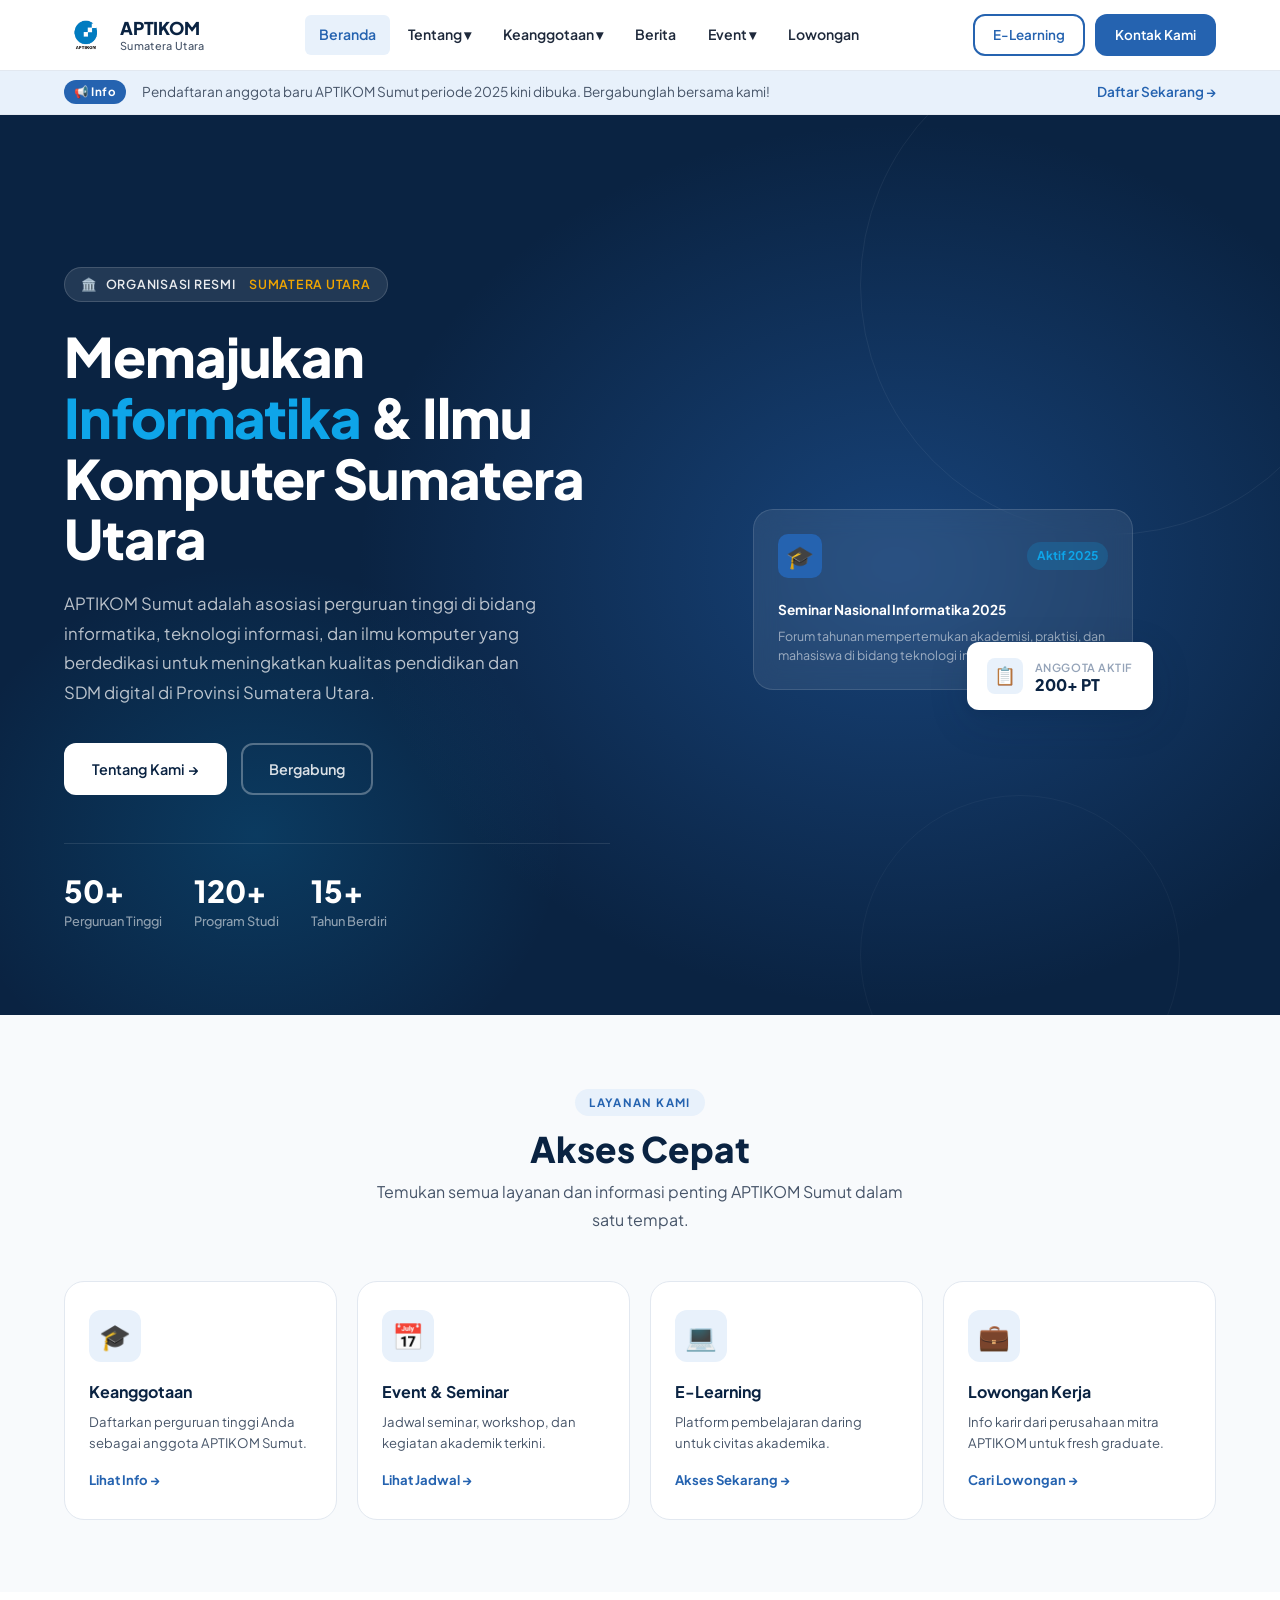
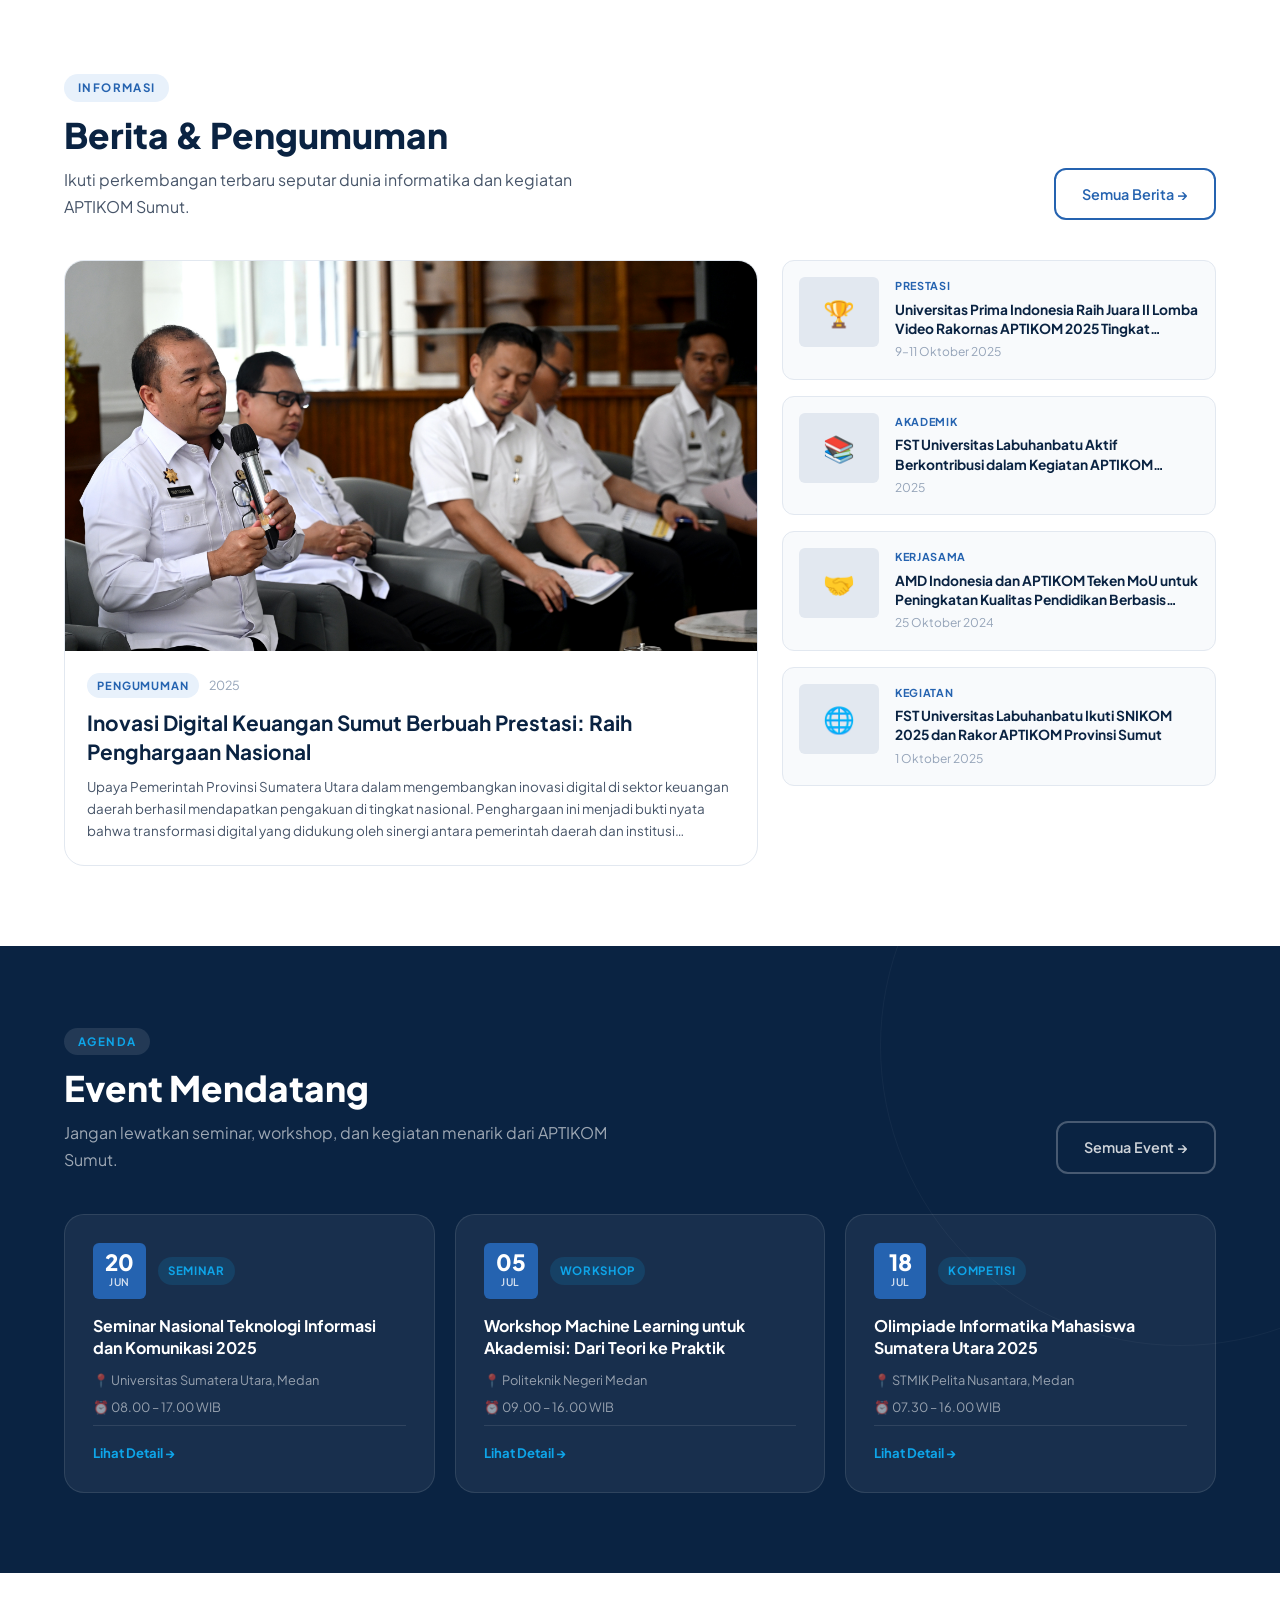
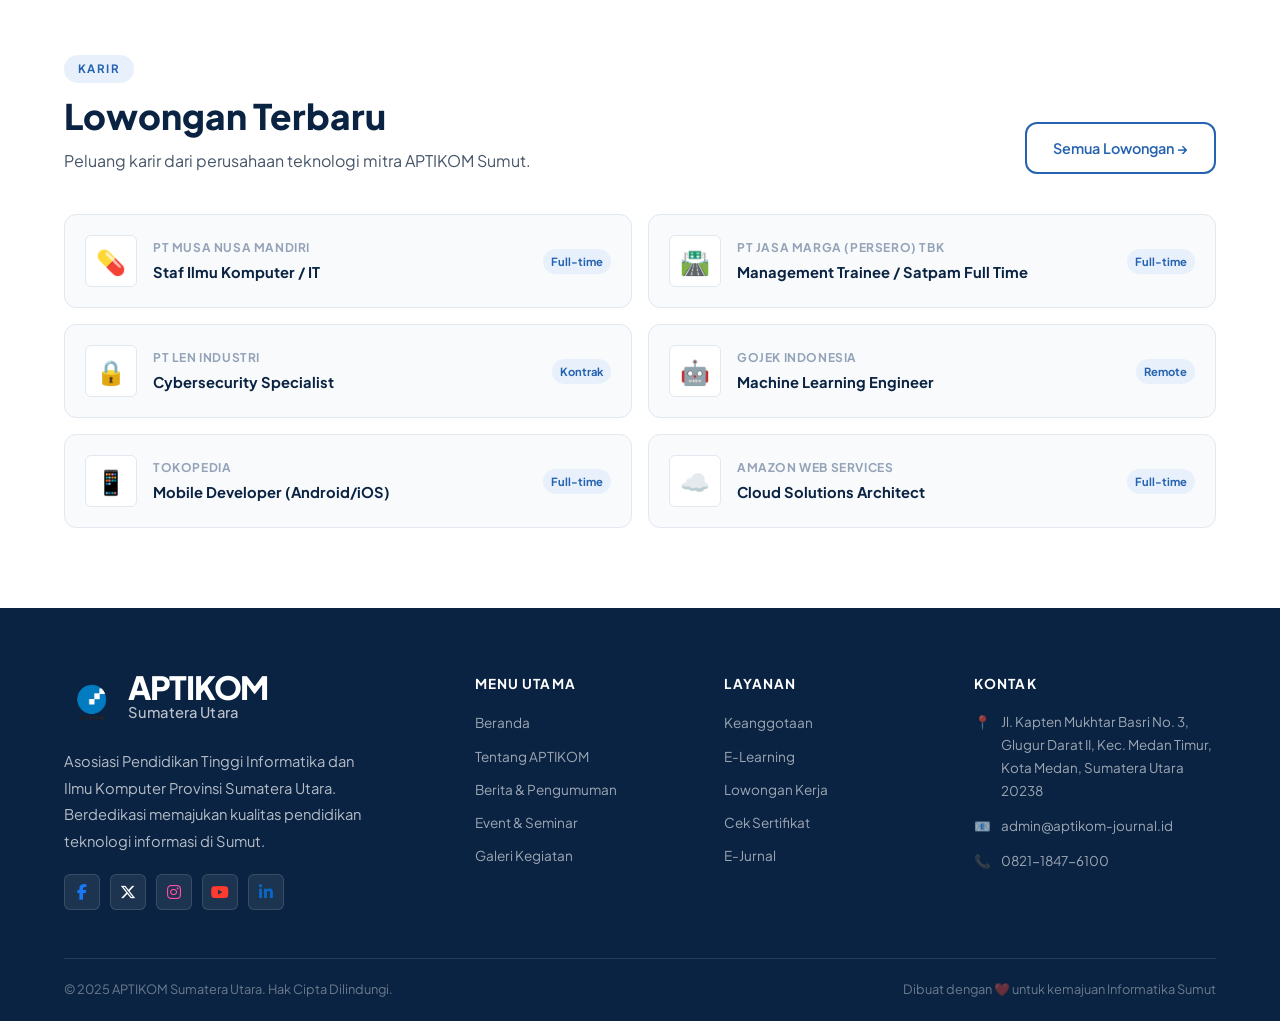
==== index.html @ 208cf60a "first commit" ====
<!DOCTYPE html>
<html lang="id">
<head>
  <meta charset="UTF-8" />
  <meta name="viewport" content="width=device-width, initial-scale=1.0" />
  <meta name="description" content="APTIKOM Sumatera Utara — Asosiasi Pendidikan Tinggi Informatika dan Ilmu Komputer Provinsi Sumatera Utara" />

  <title>APTIKOM Sumatera Utara</title>

  <!-- ── FAVICON: Ganti href di bawah dengan path favicon asli ── -->
  <!-- <link rel="icon" href="assets/logo/favicon.ico" type="image/x-icon" /> -->

  <link rel="stylesheet" href="css/style_global.css" />
  <link rel="stylesheet" href="css/style_index.css" />

  <!-- Font Awesome -->
  <link rel="stylesheet"
  href="https://cdnjs.cloudflare.com/ajax/libs/font-awesome/6.5.2/css/all.min.css">

</head>
<body>

  <!-- ═══════════════════════════════════════════════
       NAVBAR
  ═══════════════════════════════════════════════ -->
  <nav class="navbar" id="navbar">
    <div class="container navbar-inner">

      <a href="index.html" class="navbar-logo">
        <img src="img/aptikom.png" alt="Logo APTIKOM Sumut"
             onerror="this.style.display='none'" />
        <div class="navbar-logo-text">
          <span class="logo-main">APTIKOM</span>
          <span class="logo-sub">Sumatera Utara</span>
        </div>
      </a>

      <!-- Navigasi Utama -->
      <ul class="navbar-nav">
        <li class="nav-item">
          <a href="index.html" class="nav-link active">Beranda</a>
        </li>

        <li class="nav-item">
          <a href="tentang.html" class="nav-link">Tentang ▾</a>
          <div class="dropdown-menu">
            <a href="tentang.html#sejarah">Sejarah</a>
            <a href="tentang.html#visi-misi">Visi &amp; Misi</a>
            <a href="tentang.html#struktur">Struktur Organisasi</a>
            <a href="tentang.html#ad-art">AD &amp; ART</a>
          </div>
        </li>

        <li class="nav-item">
          <a href="keanggotaan.html" class="nav-link">Keanggotaan ▾</a>
          <div class="dropdown-menu">
            <a href="keanggotaan.html#cara-daftar">Cara Pendaftaran</a>
            <a href="keanggotaan.html#daftar">Daftar Sekarang</a>
            <a href="keanggotaan.html#anggota">Data Anggota</a>
          </div>
        </li>

        <li class="nav-item">
          <a href="berita.html" class="nav-link">Berita</a>
        </li>

        <li class="nav-item">
          <a href="event.html" class="nav-link">Event ▾</a>
          <div class="dropdown-menu">
            <a href="event.html#seminar">Seminar</a>
            <a href="event.html#workshop">Workshop</a>
            <a href="galeri.html">Arsip Kegiatan</a>
          </div>
        </li>

        <li class="nav-item">
          <a href="lowongan.html" class="nav-link">Lowongan</a>
        </li>
      </ul>

      <!-- CTA Kanan -->
      <div class="navbar-cta">
        <a href="elearning.html" class="btn btn-outline" style="padding: 8px 18px; font-size: 0.84rem;">
          E-Learning
        </a>
        <a href="kontak.html" class="btn btn-primary" style="padding: 8px 18px; font-size: 0.84rem;">
          Kontak Kami
        </a>
      </div>

      <!-- Mobile Toggle (fungsional dengan JS) -->
      <div class="navbar-toggle" id="navToggle" aria-label="Buka menu">
        <span></span>
        <span></span>
        <span></span>
      </div>
    </div>
  </nav>


  <!-- ═══════════════════════════════════════════════
       ANNOUNCEMENT BAR
  ═══════════════════════════════════════════════ -->
  <div class="announcement-bar" style="margin-top: 70px;">
    <div class="container announcement-inner">
      <span class="announcement-label">📢 Info</span>
      <span class="announcement-text">
        Pendaftaran anggota baru APTIKOM Sumut periode 2025 kini dibuka. Bergabunglah bersama kami!
      </span>
      <a href="keanggotaan.html" class="announcement-link">Daftar Sekarang →</a>
    </div>
  </div>


  <!-- ═══════════════════════════════════════════════
       HERO SECTION
  ═══════════════════════════════════════════════ -->
  <section class="hero">
    <div class="hero-bg"></div>
    <div class="container">
      <div class="hero-content">

        <!-- Kiri: Teks Utama -->
        <div class="hero-left">
          <div class="hero-badge">
            <span>🏛️</span> Organisasi Resmi &nbsp;<span>Sumatera Utara</span>
          </div>

          <h1 class="hero-title">
            Memajukan <em>Informatika</em> &amp; Ilmu Komputer Sumatera Utara
          </h1>

          <p class="hero-desc">
            APTIKOM Sumut adalah asosiasi perguruan tinggi di bidang informatika, teknologi informasi,
            dan ilmu komputer yang berdedikasi untuk meningkatkan kualitas pendidikan dan SDM digital
            di Provinsi Sumatera Utara.
          </p>

          <div class="hero-actions">
            <a href="tentang.html" class="btn btn-white">
              Tentang Kami →
            </a>
            <a href="keanggotaan.html" class="btn btn-outline" style="color:rgba(255,255,255,0.85); border-color:rgba(255,255,255,0.3);">
              Bergabung
            </a>
          </div>

          <div class="hero-stats">
            <div class="stat-item">
              <div class="stat-value">50+</div>
              <div class="stat-label">Perguruan Tinggi</div>
            </div>
            <div class="stat-item">
              <div class="stat-value">120+</div>
              <div class="stat-label">Program Studi</div>
            </div>
            <div class="stat-item">
              <div class="stat-value">15+</div>
              <div class="stat-label">Tahun Berdiri</div>
            </div>
          </div>
        </div>

        <!-- Kanan: Kartu Visual -->
        <div class="hero-visual">
          <div class="hero-card-stack">
            <div class="hero-card">
              <div class="hero-card-top">
                <div class="hero-card-icon">🎓</div>
                <span class="hero-card-badge">Aktif 2025</span>
              </div>
              <div class="hero-card-title">Seminar Nasional Informatika 2025</div>
              <div class="hero-card-desc">
                Forum tahunan mempertemukan akademisi, praktisi, dan mahasiswa di bidang teknologi informasi.
              </div>
            </div>

            <div class="hero-card-float">
              <div class="float-icon">📋</div>
              <div>
                <div class="float-label">Anggota Aktif</div>
                <div class="float-value">200+ PT</div>
              </div>
            </div>
          </div>
        </div>

      </div>
    </div>
  </section>


  <!-- ═══════════════════════════════════════════════
       QUICK LINKS
  ═══════════════════════════════════════════════ -->
  <section class="quick-links">
    <div class="container">
      <div style="text-align:center; margin-bottom: 0;">
        <span class="section-tag">Layanan Kami</span>
        <h2 class="section-title" style="margin: 0 auto 8px;">Akses Cepat</h2>
        <p class="section-subtitle" style="margin: 0 auto;">
          Temukan semua layanan dan informasi penting APTIKOM Sumut dalam satu tempat.
        </p>
      </div>

      <div class="quick-links-grid">
        <a href="keanggotaan.html" class="quick-card">
          <div class="quick-card-icon">🎓</div>
          <div class="quick-card-title">Keanggotaan</div>
          <div class="quick-card-desc">Daftarkan perguruan tinggi Anda sebagai anggota APTIKOM Sumut.</div>
          <div class="quick-card-arrow">Lihat Info →</div>
        </a>

        <a href="event.html" class="quick-card">
          <div class="quick-card-icon">📅</div>
          <div class="quick-card-title">Event &amp; Seminar</div>
          <div class="quick-card-desc">Jadwal seminar, workshop, dan kegiatan akademik terkini.</div>
          <div class="quick-card-arrow">Lihat Jadwal →</div>
        </a>

        <a href="elearning.html" class="quick-card">
          <div class="quick-card-icon">💻</div>
          <div class="quick-card-title">E-Learning</div>
          <div class="quick-card-desc">Platform pembelajaran daring untuk civitas akademika.</div>
          <div class="quick-card-arrow">Akses Sekarang →</div>
        </a>

        <a href="lowongan.html" class="quick-card">
          <div class="quick-card-icon">💼</div>
          <div class="quick-card-title">Lowongan Kerja</div>
          <div class="quick-card-desc">Info karir dari perusahaan mitra APTIKOM untuk fresh graduate.</div>
          <div class="quick-card-arrow">Cari Lowongan →</div>
        </a>
      </div>
    </div>
  </section>


  <!-- ═══════════════════════════════════════════════
       BERITA TERBARU
  ═══════════════════════════════════════════════ -->
  <section class="section-berita">
    <div class="container">
      <div class="section-header">
        <div>
          <span class="section-tag">Informasi</span>
          <h2 class="section-title">Berita &amp; Pengumuman</h2>
          <p class="section-subtitle">Ikuti perkembangan terbaru seputar dunia informatika dan kegiatan APTIKOM Sumut.</p>
        </div>
        <a href="berita.html" class="btn btn-outline">Semua Berita →</a>
      </div>

      <div class="news-grid">
        <!-- Berita Utama (Featured) -->
        <a href="https://sumutprov.go.id/artikel/artikel/inovasi-digital-keuangan-sumut-berbuah-prestasi-raih-penghargaan-nasional" class="news-card featured"
        target="_blank">
          <div class="news-card-img">
            <!-- Placeholder gambar berita -->
            <img src="img/Konferensi-Pers-BAPENDA-BKAD-5.jpg.jpeg" alt="Berita APTIKOM">
          </div>
          <div class="news-card-body">
            <div class="news-meta">
              <span class="news-category">Pengumuman</span>
              <span class="news-date">2025</span>
            </div>
            <h3 class="news-card-title">
              Inovasi Digital Keuangan Sumut Berbuah Prestasi: Raih Penghargaan Nasional
            </h3>
            <p class="news-card-excerpt">
              Upaya Pemerintah Provinsi Sumatera Utara dalam mengembangkan inovasi digital 
              di sektor keuangan daerah berhasil mendapatkan pengakuan di tingkat nasional. 
              Penghargaan ini menjadi bukti nyata bahwa transformasi digital yang didukung 
              oleh sinergi antara pemerintah daerah dan institusi pendidikan seperti APTIKOM 
              Sumut telah memberikan dampak positif yang terukur. Pencapaian ini diharapkan 
              mendorong lebih banyak inisiasi digitalisasi di berbagai sektor pemerintahan 
              dan pendidikan di Sumatera Utara.
            </p>
          </div>
        </a>

        <!-- Berita Samping -->
        <div class="news-side">
          <a href="https://unprimdn.ac.id/en/posts/[base64]" class="news-list-item"
          target="_blank">
            <div class="news-list-img">
              <span style="display:flex;align-items:center;justify-content:center;height:100%;font-size:1.6rem;">🏆</span>
            </div>
            <div class="news-list-body">
              <div class="news-list-category">Prestasi</div>
              <div class="news-list-title">Universitas Prima Indonesia Raih Juara II Lomba Video Rakornas APTIKOM 2025 Tingkat Nasional</div>
              <div class="news-list-date">9–11 Oktober 2025</div>
            </div>
          </a>

          <a href="https://fst.ulb.ac.id/tag/aptikom/" class="news-list-item"
          target="_blank">
            <div class="news-list-img">
              <span style="display:flex;align-items:center;justify-content:center;height:100%;font-size:1.6rem;">📚</span>
            </div>
            <div class="news-list-body">
              <div class="news-list-category">Akademik</div>
              <div class="news-list-title">FST Universitas Labuhanbatu Aktif Berkontribusi dalam Kegiatan APTIKOM Sumut</div>
              <div class="news-list-date">2025</div>
            </div>
          </a>

          <a href="https://sumutpos.jawapos.com/pendidikan/2410250010/tingkatkan-kualitas-pendidikan-berbasis-teknologi-amd-indonesia-dan-aptikom-teken-mou" class="news-list-item"
          target="_blank">
            <div class="news-list-img">
              <span style="display:flex;align-items:center;justify-content:center;height:100%;font-size:1.6rem;">🤝</span>
            </div>
            <div class="news-list-body">
              <div class="news-list-category">Kerjasama</div>
              <div class="news-list-title">AMD Indonesia dan APTIKOM Teken MoU untuk Peningkatan Kualitas Pendidikan Berbasis Teknologi</div>
              <div class="news-list-date">25 Oktober 2024</div>
            </div>
          </a>

          <a href="https://fst.ulb.ac.id/2025/10/01/fakultas-sains-dan-teknologi-mengikuti-seminar-nasional-ilmu-komputer-snikom-2025-dan-rapat-koordinasi-aptikom-provinsi-sumatera-utara-tahun-2025/" class="news-list-item"
          target="_blank">
            <div class="news-list-img">
              <span style="display:flex;align-items:center;justify-content:center;height:100%;font-size:1.6rem;">🌐</span>
            </div>
            <div class="news-list-body">
              <div class="news-list-category">Kegiatan</div>
              <div class="news-list-title">FST Universitas Labuhanbatu Ikuti SNIKOM 2025 dan Rakor APTIKOM Provinsi Sumut</div>
              <div class="news-list-date">1 Oktober 2025</div>
            </div>
          </a>
        </div>
      </div>
    </div>
  </section>


  <!-- ═══════════════════════════════════════════════
       EVENT MENDATANG
  ═══════════════════════════════════════════════ -->
  <section class="section-event">
    <div class="container">
      <div class="section-header">
        <div>
          <span class="section-tag">Agenda</span>
          <h2 class="section-title">Event Mendatang</h2>
          <p class="section-subtitle">Jangan lewatkan seminar, workshop, dan kegiatan menarik dari APTIKOM Sumut.</p>
        </div>
        <a href="event.html" class="btn btn-outline" style="color:rgba(255,255,255,0.8); border-color:rgba(255,255,255,0.25); flex-shrink:0;">
          Semua Event →
        </a>
      </div>

      <div class="event-grid">
        <a href="event.html" class="event-card">
          <div class="event-date-box">
            <div class="event-date">
              <div class="day">20</div>
              <div class="month">Jun</div>
            </div>
            <span class="event-type">Seminar</span>
          </div>
          <div class="event-title">Seminar Nasional Teknologi Informasi dan Komunikasi 2025</div>
          <div class="event-info">📍 Universitas Sumatera Utara, Medan</div>
          <div class="event-info">⏰ 08.00 – 17.00 WIB</div>
          <div class="event-card-footer">Lihat Detail →</div>
        </a>

        <a href="event.html" class="event-card">
          <div class="event-date-box">
            <div class="event-date">
              <div class="day">05</div>
              <div class="month">Jul</div>
            </div>
            <span class="event-type">Workshop</span>
          </div>
          <div class="event-title">Workshop Machine Learning untuk Akademisi: Dari Teori ke Praktik</div>
          <div class="event-info">📍 Politeknik Negeri Medan</div>
          <div class="event-info">⏰ 09.00 – 16.00 WIB</div>
          <div class="event-card-footer">Lihat Detail →</div>
        </a>

        <a href="event.html" class="event-card">
          <div class="event-date-box">
            <div class="event-date">
              <div class="day">18</div>
              <div class="month">Jul</div>
            </div>
            <span class="event-type">Kompetisi</span>
          </div>
          <div class="event-title">Olimpiade Informatika Mahasiswa Sumatera Utara 2025</div>
          <div class="event-info">📍 STMIK Pelita Nusantara, Medan</div>
          <div class="event-info">⏰ 07.30 – 16.00 WIB</div>
          <div class="event-card-footer">Lihat Detail →</div>
        </a>
      </div>
    </div>
  </section>


  <!-- ═══════════════════════════════════════════════
       CTA KEANGGOTAAN
  ═══════════════════════════════════════════════ -->
  <section class="section-cta">
    <div class="container">
      <div class="cta-box">
        <div style="position:relative; z-index:1;">
          <span class="cta-tag">⭐ Bergabung Sekarang</span>
          <h2 class="cta-title">Jadilah Bagian dari Keluarga Besar APTIKOM Sumut</h2>
          <p class="cta-desc">
            Bergabunglah bersama lebih dari 50 perguruan tinggi anggota dan raih manfaat jaringan, 
            program, serta kolaborasi akademik yang luas di seluruh Sumatera Utara.
          </p>
        </div>
        <div class="cta-actions" style="position:relative; z-index:1;">
          <a href="keanggotaan.html" class="btn btn-white">Daftar Anggota</a>
          <a href="tentang.html" class="btn btn-outline" style="color:rgba(255,255,255,0.85); border-color:rgba(255,255,255,0.3);">Pelajari Lebih Lanjut</a>
        </div>
      </div>
    </div>
  </section>


  <!-- ═══════════════════════════════════════════════
       LOWONGAN TERBARU
  ═══════════════════════════════════════════════ -->
  <section class="section-lowongan">
    <div class="container">
      <div class="section-header">
        <div>
          <span class="section-tag">Karir</span>
          <h2 class="section-title">Lowongan Terbaru</h2>
          <p class="section-subtitle">Peluang karir dari perusahaan teknologi mitra APTIKOM Sumut.</p>
        </div>
        <a href="lowongan.html" class="btn btn-outline">Semua Lowongan →</a>
      </div>

      <div class="lowongan-grid">
        <a href="lowongan/pt-musa-nusa-mandiri.html" class="lowongan-card">
          <div class="lowongan-logo">💊</div>
          <div class="lowongan-info">
            <div class="lowongan-company">PT Musa Nusa Mandiri</div>
            <div class="lowongan-title">Staf Ilmu Komputer / IT</div>
          </div>
          <span class="lowongan-tag">Full-time</span>
        </a>

        <a href="lowongan/pt-jasa-marga-persero-tbk.html" class="lowongan-card">
          <div class="lowongan-logo">🛣️</div>
          <div class="lowongan-info">
            <div class="lowongan-company">PT Jasa Marga (Persero) Tbk</div>
            <div class="lowongan-title">Management Trainee / Satpam Full Time</div>
          </div>
          <span class="lowongan-tag">Full-time</span>
        </a>

        <a href="lowongan.html" class="lowongan-card">
          <div class="lowongan-logo">🔒</div>
          <div class="lowongan-info">
            <div class="lowongan-company">PT Len Industri</div>
            <div class="lowongan-title">Cybersecurity Specialist</div>
          </div>
          <span class="lowongan-tag">Kontrak</span>
        </a>

        <a href="lowongan.html" class="lowongan-card">
          <div class="lowongan-logo">🤖</div>
          <div class="lowongan-info">
            <div class="lowongan-company">Gojek Indonesia</div>
            <div class="lowongan-title">Machine Learning Engineer</div>
          </div>
          <span class="lowongan-tag">Remote</span>
        </a>

        <a href="lowongan.html" class="lowongan-card">
          <div class="lowongan-logo">📱</div>
          <div class="lowongan-info">
            <div class="lowongan-company">Tokopedia</div>
            <div class="lowongan-title">Mobile Developer (Android/iOS)</div>
          </div>
          <span class="lowongan-tag">Full-time</span>
        </a>

        <a href="lowongan.html" class="lowongan-card">
          <div class="lowongan-logo">☁️</div>
          <div class="lowongan-info">
            <div class="lowongan-company">Amazon Web Services</div>
            <div class="lowongan-title">Cloud Solutions Architect</div>
          </div>
          <span class="lowongan-tag">Full-time</span>
        </a>
      </div>
    </div>
  </section>


  <!-- ═══════════════════════════════════════════════
       FOOTER
  ═══════════════════════════════════════════════ -->
  <footer class="footer">
    <div class="container">
      <div class="footer-grid">

        <!-- Brand -->
        <div class="footer-brand">
          <div class="footer-logo">
  <img src="img/aptikom.png" alt="Logo APTIKOM Sumut"
       onerror="this.style.display='none'" />

  <div class="footer-logo-text">
    <span class="footer-logo-main">APTIKOM</span>
    <span class="footer-logo-sub">Sumatera Utara</span>
  </div>
</div>
          <p class="footer-desc">
            Asosiasi Pendidikan Tinggi Informatika dan Ilmu Komputer Provinsi Sumatera Utara.
            Berdedikasi memajukan kualitas pendidikan teknologi informasi di Sumut.
          </p>
          <div class="footer-social">

  <a href="#" class="social-link facebook" title="Facebook">
    <i class="fa-brands fa-facebook-f"></i>
  </a>

  <a href="#" class="social-link twitter" title="Twitter/X">
    <i class="fa-brands fa-x-twitter"></i>
  </a>

  <a href="https://www.instagram.com/aptikom.sumut/"
     class="social-link instagram"
     title="Instagram"
     target="_blank">
    <i class="fa-brands fa-instagram"></i>
  </a>

  <a href="https://www.youtube.com/@aptikomtv5281"
     class="social-link youtube"
     title="YouTube"
     target="_blank">
    <i class="fa-brands fa-youtube"></i>
  </a>

  <a href="#" class="social-link linkedin" title="LinkedIn">
    <i class="fa-brands fa-linkedin-in"></i>
  </a>

</div>
        </div>

        <!-- Menu -->
        <div>
          <div class="footer-col-title">Menu Utama</div>
          <div class="footer-links">
            <a href="index.html">Beranda</a>
            <a href="tentang.html">Tentang APTIKOM</a>
            <a href="berita.html">Berita &amp; Pengumuman</a>
            <a href="event.html">Event &amp; Seminar</a>
            <a href="galeri.html">Galeri Kegiatan</a>
          </div>
        </div>

        <!-- Layanan -->
        <div>
          <div class="footer-col-title">Layanan</div>
          <div class="footer-links">
            <a href="keanggotaan.html">Keanggotaan</a>
            <a href="elearning.html">E-Learning</a>
            <a href="lowongan.html">Lowongan Kerja</a>
            <a href="#">Cek Sertifikat</a>
            <a href="#">E-Jurnal</a>
          </div>
        </div>

        <!-- Kontak -->
        <div>
          <div class="footer-col-title">Kontak</div>
          <div class="footer-contact-item">
            <span class="icon">📍</span>
            <span>Jl. Kapten Mukhtar Basri No. 3, Glugur Darat II, Kec. Medan Timur, Kota Medan, Sumatera Utara 20238</span>
          </div>
          <div class="footer-contact-item">
            <span class="icon">📧</span>
            <span>admin@aptikom-journal.id</span>
          </div>
          <div class="footer-contact-item">
            <span class="icon">📞</span>
            <span>0821-1847-6100</span>
          </div>
        </div>

      </div>

      <!-- Bottom Bar -->
      <div class="footer-bottom">
        <span>© 2025 APTIKOM Sumatera Utara. Hak Cipta Dilindungi.</span>
        <span>Dibuat dengan ❤️ untuk kemajuan Informatika Sumut</span>
      </div>
    </div>
  </footer>


  <!-- ═══════════════════════════════════════════════
       SCRIPT: Navbar scroll effect + mobile toggle
  ═══════════════════════════════════════════════ -->
  <script>
    // ── Navbar shadow saat scroll ──
    const navbar = document.getElementById('navbar');
    window.addEventListener('scroll', () => {
      navbar.classList.toggle('scrolled', window.scrollY > 20);
    });

    // ── Dropdown dengan delay hilang (tidak langsung tutup) ──
    // Setiap nav-item yang punya dropdown diberi jeda 300ms sebelum menutup,
    // sehingga pengguna punya waktu untuk menggerakkan cursor ke submenu.
    const HIDE_DELAY = 300; // milidetik — naikkan angka ini kalau masih terlalu cepat

    document.querySelectorAll('.nav-item').forEach(item => {
      const menu = item.querySelector('.dropdown-menu');
      if (!menu) return; // lewati item tanpa dropdown

      let hideTimer = null;

      const showMenu = () => {
        clearTimeout(hideTimer);
        menu.classList.add('is-open');
      };

      const scheduleHide = () => {
        hideTimer = setTimeout(() => {
          menu.classList.remove('is-open');
        }, HIDE_DELAY);
      };

      // Saat cursor masuk ke nav-item (tombol menu)
      item.addEventListener('mouseenter', showMenu);
      // Saat cursor keluar dari nav-item
      item.addEventListener('mouseleave', scheduleHide);

      // Saat cursor masuk ke dropdown menu — batalkan timer tutup
      menu.addEventListener('mouseenter', showMenu);
      // Saat cursor keluar dari dropdown menu — mulai timer tutup
      menu.addEventListener('mouseleave', scheduleHide);
    });

    // ── Mobile toggle ──
    const navToggle = document.getElementById('navToggle');
    const navbarNav = document.querySelector('.navbar-nav');

    navToggle.addEventListener('click', () => {
      const isOpen = navbarNav.classList.contains('mobile-open');
      if (isOpen) {
        navbarNav.classList.remove('mobile-open');
        navbarNav.removeAttribute('style');
      } else {
        navbarNav.classList.add('mobile-open');
        Object.assign(navbarNav.style, {
          display: 'flex',
          flexDirection: 'column',
          position: 'absolute',
          top: '70px',
          left: '0',
          right: '0',
          background: '#fff',
          padding: '16px 24px',
          borderBottom: '1px solid #e2e8f0',
          boxShadow: '0 8px 24px rgba(0,0,0,0.08)',
          gap: '4px'
        });
      }
    });
  </script>

</body>
</html>
---- css/style_global.css ----
/* ============================================================
   APTIKOM SUMUT — style_global.css
   Berisi komponen yang dipakai oleh SEMUA halaman:
   variabel warna, reset, utility, tombol, navbar, footer.

   Cara pakai di setiap HTML (taruh di <head>, urutan penting):
     <link rel="stylesheet" href="css/style_global.css">
     <link rel="stylesheet" href="css/style_[namahalaman].css">
   ============================================================ */

/* ─── Google Fonts ───────────────────────────────────────── */
@import url('https://fonts.googleapis.com/css2?family=Plus+Jakarta+Sans:wght@400;500;600;700;800&family=Lora:ital,wght@0,400;0,600;1,400&display=swap');

/* ─── CSS Variables (Warna, Shadow, Radius, Font) ───────── */
:root {
  /* Palet Biru */
  --blue-dark:    #0a2342;
  --blue-main:    #1a4f8a;
  --blue-mid:     #2563b0;
  --blue-light:   #3b82d4;
  --blue-pale:    #e8f1fb;
  --blue-accent:  #0ea5e9;

  /* Netral */
  --white:        #ffffff;
  --gray-50:      #f8fafc;
  --gray-100:     #f1f5f9;
  --gray-200:     #e2e8f0;
  --gray-400:     #94a3b8;
  --gray-600:     #475569;
  --gray-800:     #1e293b;

  /* Aksen */
  --gold:         #f0a500;
  --gold-light:   #fef3c7;

  /* Font */
  --font-display: 'Plus Jakarta Sans', sans-serif;
  --font-body:    'Plus Jakarta Sans', sans-serif;
  --font-serif:   'Lora', serif;

  /* Shadow */
  --shadow-sm:    0 1px 3px rgba(10,35,66,0.08), 0 1px 2px rgba(10,35,66,0.04);
  --shadow-md:    0 4px 16px rgba(10,35,66,0.10), 0 2px 6px rgba(10,35,66,0.06);
  --shadow-lg:    0 12px 40px rgba(10,35,66,0.14), 0 4px 12px rgba(10,35,66,0.08);

  /* Border Radius */
  --radius-sm:    6px;
  --radius-md:    12px;
  --radius-lg:    20px;
  --radius-xl:    32px;

  /* Transisi */
  --transition:   0.25s cubic-bezier(0.4, 0, 0.2, 1);
}

/* ─── Reset & Base ───────────────────────────────────────── */
*, *::before, *::after {
  box-sizing: border-box;
  margin: 0;
  padding: 0;
}

html {
  scroll-behavior: smooth;
  font-size: 16px;
}

body {
  font-family: var(--font-body);
  color: var(--gray-800);
  background: var(--white);
  line-height: 1.7;
  -webkit-font-smoothing: antialiased;
}

img { max-width: 100%; display: block; }
a   { text-decoration: none; color: inherit; }
ul  { list-style: none; }

/* ─── Utility ────────────────────────────────────────────── */
.container {
  width: 100%;
  max-width: 1200px;
  margin: 0 auto;
  padding: 0 24px;
}

/* Label kecil di atas judul section, contoh: "Latar Belakang" */
.section-tag {
  display: inline-block;
  font-size: 0.72rem;
  font-weight: 700;
  letter-spacing: 0.12em;
  text-transform: uppercase;
  color: var(--blue-mid);
  background: var(--blue-pale);
  padding: 4px 14px;
  border-radius: 99px;
  margin-bottom: 12px;
}

/* Judul utama setiap section */
.section-title {
  font-size: clamp(1.6rem, 3vw, 2.2rem);
  font-weight: 800;
  color: var(--blue-dark);
  line-height: 1.2;
  margin-bottom: 10px;
}

/* Teks deskripsi di bawah judul section */
.section-subtitle {
  font-size: 1rem;
  color: var(--gray-600);
  max-width: 560px;
  line-height: 1.7;
}

/* ─── Tombol (Buttons) ───────────────────────────────────── */
.btn {
  display: inline-flex;
  align-items: center;
  gap: 8px;
  padding: 12px 26px;
  border-radius: var(--radius-md);
  font-family: var(--font-body);
  font-size: 0.9rem;
  font-weight: 600;
  cursor: pointer;
  border: 2px solid transparent;
  transition: all var(--transition);
}

/* Biru isi penuh — dipakai di tombol utama */
.btn-primary {
  background: var(--blue-mid);
  color: var(--white);
}
.btn-primary:hover {
  background: var(--blue-dark);
  transform: translateY(-2px);
  box-shadow: var(--shadow-md);
}

/* Hanya border, tanpa isi — dipakai di tombol sekunder */
.btn-outline {
  background: transparent;
  color: var(--blue-mid);
  border-color: var(--blue-mid);
}
.btn-outline:hover {
  background: var(--blue-pale);
  transform: translateY(-2px);
}

/* Tombol putih — biasanya di atas background gelap/biru */
.btn-white {
  background: var(--white);
  color: var(--blue-dark);
}
.btn-white:hover {
  background: var(--blue-pale);
  transform: translateY(-2px);
  box-shadow: var(--shadow-md);
}

/* ─── Navbar ─────────────────────────────────────────────── */
.navbar {
  position: fixed;
  top: 0; left: 0; right: 0;
  z-index: 1000;
  background: rgba(255,255,255,0.97);
  backdrop-filter: blur(12px);
  border-bottom: 1px solid var(--gray-200);
  transition: box-shadow var(--transition);
}

/* Class .scrolled ditambahkan lewat JS saat halaman di-scroll */
.navbar.scrolled {
  box-shadow: var(--shadow-md);
}

.navbar-inner {
  display: flex;
  align-items: center;
  justify-content: space-between;
  height: 70px;
}

/* Logo kiri */
.navbar-logo {
  display: flex;
  align-items: center;
  gap: 12px;
  text-decoration: none;
}
.navbar-logo img {
  width: 44px;
  height: 44px;
  object-fit: contain;
}
.navbar-logo-text {
  display: flex;
  flex-direction: column;
  line-height: 1.2;
}
.navbar-logo-text .logo-main {
  font-size: 1.1rem;
  font-weight: 800;
  color: var(--blue-dark);
  letter-spacing: -0.01em;
}
.navbar-logo-text .logo-sub {
  font-size: 0.68rem;
  color: var(--gray-600);
  font-weight: 500;
  letter-spacing: 0.03em;
}

/* Menu tengah */
.navbar-nav {
  display: flex;
  align-items: center;
  gap: 4px;
}
.navbar-nav .nav-item {
  position: relative;
}
.navbar-nav .nav-link {
  display: block;
  padding: 8px 14px;
  font-size: 0.88rem;
  font-weight: 600;
  color: var(--gray-800);
  border-radius: var(--radius-sm);
  transition: all var(--transition);
}
.navbar-nav .nav-link:hover,
.navbar-nav .nav-link.active {
  color: var(--blue-mid);
  background: var(--blue-pale);
}

/* Dropdown */
.dropdown-menu {
  display: none;
  position: absolute;
  top: calc(100% + 8px);
  left: 0;
  background: var(--white);
  border: 1px solid var(--gray-200);
  border-radius: var(--radius-md);
  padding: 8px;
  min-width: 210px;
  box-shadow: var(--shadow-lg);
  z-index: 100;
}
/* Class .is-open ditambahkan lewat JS saat hover */
.nav-item .dropdown-menu.is-open {
  display: block;
}
.dropdown-menu a {
  display: block;
  padding: 9px 14px;
  font-size: 0.86rem;
  font-weight: 500;
  color: var(--gray-800);
  border-radius: var(--radius-sm);
  transition: all var(--transition);
}
.dropdown-menu a:hover {
  background: var(--blue-pale);
  color: var(--blue-mid);
  padding-left: 18px;
}

/* Tombol kanan navbar */
.navbar-cta {
  display: flex;
  align-items: center;
  gap: 10px;
}

/* Hamburger mobile — disembunyikan di desktop */
.navbar-toggle {
  display: none;
  flex-direction: column;
  gap: 5px;
  cursor: pointer;
  padding: 6px;
}
.navbar-toggle span {
  width: 24px;
  height: 2px;
  background: var(--blue-dark);
  border-radius: 2px;
  transition: all var(--transition);
}

/* ─── Footer ─────────────────────────────────────────────── */
.footer {
  background: var(--blue-dark);
  color: rgba(255,255,255,0.7);
  padding-top: 64px;
}

.footer-grid {
  display: grid;
  grid-template-columns: 1.8fr 1fr 1fr 1.2fr;
  gap: 48px;
  padding-bottom: 48px;
  border-bottom: 1px solid rgba(255,255,255,0.1);
}

.footer-brand {
  display: flex;
  flex-direction: column;
  align-items: flex-start;
}

/* Logo footer */
.footer-logo {
  display: flex;
  align-items: flex-start;
  gap: 8px;
  margin-bottom: 18px;
}
.footer-logo img {
  width: 56px;
  height: 56px;
  object-fit: contain;
  margin-top: 2px;
  flex-shrink: 0;
}
.footer-logo-text {
  display: flex;
  flex-direction: column;
  justify-content: flex-start;
  line-height: 1;
}
.footer-logo-main {
  font-size: 2rem;
  font-weight: 800;
  color: var(--white);
  letter-spacing: -0.04em;
  line-height: 0.95;
}
.footer-logo-sub {
  font-size: 0.92rem;
  font-weight: 500;
  color: rgba(255,255,255,0.72);
  letter-spacing: 0.01em;
  margin-top: 2px;
}

/* Deskripsi singkat */
.footer-desc {
  font-size: 0.92rem;
  line-height: 1.8;
  margin-bottom: 20px;
  max-width: 320px;
}

/* Ikon sosial media */
.footer-social {
  display: flex;
  gap: 10px;
}
.social-link {
  width: 36px;
  height: 36px;
  background: rgba(255,255,255,0.08);
  border: 1px solid rgba(255,255,255,0.12);
  border-radius: var(--radius-sm);

  display: flex;
  align-items: center;
  justify-content: center;

  font-size: 1rem;
  color: var(--white); /* TAMBAHKAN INI */

  transition: all var(--transition);
  text-decoration: none;
}

.social-link:hover {
  background: var(--blue-mid);
  border-color: var(--blue-mid);
  transform: translateY(-3px);

  color: var(--white); /* optional */
}

.social-link.instagram {
  color: #ff4fa3;
}

.social-link.youtube {
  color: #ff3b30;
}

.social-link.facebook {
  color: #1877f2;
}

.social-link.linkedin {
  color: #0a66c2;
}

/* Judul tiap kolom footer */
.footer-col-title {
  font-size: 0.85rem;
  font-weight: 700;
  color: var(--white);
  text-transform: uppercase;
  letter-spacing: 0.08em;
  margin-bottom: 16px;
}

/* Link-link di kolom footer */
.footer-links {
  display: flex;
  flex-direction: column;
  gap: 10px;
}
.footer-links a {
  font-size: 0.85rem;
  color: rgba(255,255,255,0.6);
  transition: all var(--transition);
}
.footer-links a:hover {
  color: var(--white);
  padding-left: 4px;
}

/* Baris kontak (ikon + teks) */
.footer-contact-item {
  display: flex;
  gap: 10px;
  font-size: 0.84rem;
  color: rgba(255,255,255,0.6);
  margin-bottom: 12px;
  align-items: flex-start;
}
.footer-contact-item .icon {
  flex-shrink: 0;
}

/* Bar copyright paling bawah */
.footer-bottom {
  display: flex;
  justify-content: space-between;
  align-items: center;
  padding: 20px 0;
  font-size: 0.8rem;
  color: rgba(255,255,255,0.4);
}

/* ─── Responsive Global ──────────────────────────────────── */

/* Tablet (≤1024px) */
@media (max-width: 1024px) {
  .footer-grid {
    grid-template-columns: 1fr 1fr;
    gap: 32px;
  }
}

/* Mobile (≤768px) */
@media (max-width: 768px) {
  /* Sembunyikan menu & CTA navbar, tampilkan hamburger */
  .navbar-nav,
  .navbar-cta  { display: none; }
  .navbar-toggle { display: flex; }

  /* Footer satu kolom */
  .footer-grid {
    grid-template-columns: 1fr;
    gap: 28px;
  }
  .footer-bottom {
    flex-direction: column;
    gap: 8px;
    text-align: center;
  }
}
---- css/style_index.css ----
/* ============================================================
   APTIKOM SUMUT — style_index.css
   Hanya berisi style KHUSUS halaman index.html.

   Semua yang ada di style_global.css (variabel, reset, utility,
   tombol, navbar, footer) TIDAK diulang di sini.

   Urutan <link> di index.html:
     <link rel="stylesheet" href="css/style_global.css">
     <link rel="stylesheet" href="css/style_index.css">
   ============================================================ */


/* ══════════════════════════════════════════════════════════
   1. ANNOUNCEMENT BAR
   ══════════════════════════════════════════════════════════ */

/* Mendorong konten ke bawah navbar yang fixed (tinggi 70px) */
.announcement-bar {
  margin-top: 70px;
  background: var(--blue-pale);
  border-bottom: 1px solid var(--gray-200);
  padding: 10px 0;
}

.announcement-inner {
  display: flex;
  align-items: center;
  gap: 16px;
  font-size: 0.85rem;
}

.announcement-label {
  background: var(--blue-mid);
  color: var(--white);
  padding: 2px 10px;
  border-radius: 99px;
  font-size: 0.72rem;
  font-weight: 700;
  letter-spacing: 0.05em;
  white-space: nowrap;
}

.announcement-text {
  color: var(--gray-600);
  flex: 1;
}

.announcement-link {
  color: var(--blue-mid);
  font-weight: 600;
  white-space: nowrap;
  transition: color var(--transition);
}
.announcement-link:hover { color: var(--blue-dark); }


/* ══════════════════════════════════════════════════════════
   2. HERO SECTION
   ══════════════════════════════════════════════════════════ */

.hero {
  min-height: 100vh;
  display: flex;
  align-items: center;
  position: relative;
  overflow: hidden;
  padding-top: 70px;           /* kompensasi navbar fixed */
  background: var(--blue-dark);
}

/* ── Background gradient + lingkaran dekoratif ── */
.hero-bg {
  position: absolute;
  inset: 0;
  background:
    radial-gradient(ellipse 60% 70% at 70% 50%, rgba(37,99,176,0.5) 0%, transparent 70%),
    radial-gradient(ellipse 40% 50% at 20% 80%, rgba(14,165,233,0.18) 0%, transparent 60%),
    var(--blue-dark);
}
.hero-bg::before {
  content: '';
  position: absolute;
  top: -80px; right: -80px;
  width: 500px; height: 500px;
  border: 1px solid rgba(255,255,255,0.06);
  border-radius: 50%;
}
.hero-bg::after {
  content: '';
  position: absolute;
  bottom: -100px; right: 100px;
  width: 320px; height: 320px;
  border: 1px solid rgba(255,255,255,0.04);
  border-radius: 50%;
}

/* Pola titik-titik di atas gradient */
.hero-dot-grid {
  position: absolute;
  inset: 0;
  background-image: radial-gradient(rgba(255,255,255,0.06) 1.5px, transparent 1.5px);
  background-size: 30px 30px;
  -webkit-mask-image: radial-gradient(ellipse 75% 85% at 65% 50%, black 20%, transparent 90%);
          mask-image: radial-gradient(ellipse 75% 85% at 65% 50%, black 20%, transparent 90%);
  pointer-events: none;
}

/* ── Layout konten hero (2 kolom) ── */
.hero-content {
  position: relative;
  z-index: 2;
  display: grid;
  grid-template-columns: 1fr 1fr;
  gap: 60px;
  align-items: center;
  padding: 80px 0;
}

/* ── Kolom Kiri ── */
.hero-badge {
  display: inline-flex;
  align-items: center;
  gap: 8px;
  background: rgba(255,255,255,0.1);
  border: 1px solid rgba(255,255,255,0.15);
  color: rgba(255,255,255,0.9);
  padding: 6px 16px;
  border-radius: 99px;
  font-size: 0.78rem;
  font-weight: 600;
  letter-spacing: 0.06em;
  text-transform: uppercase;
  margin-bottom: 24px;
}
.hero-badge span { color: var(--gold); }

.hero-title {
  font-size: clamp(2.2rem, 4.5vw, 3.4rem);
  font-weight: 800;
  color: var(--white);
  line-height: 1.12;
  letter-spacing: -0.02em;
  margin-bottom: 20px;
}
.hero-title em {
  font-style: normal;
  color: var(--blue-accent);
}

.hero-desc {
  font-size: 1.05rem;
  color: rgba(255,255,255,0.72);
  line-height: 1.75;
  margin-bottom: 36px;
  max-width: 480px;
}

.hero-actions {
  display: flex;
  gap: 14px;
  flex-wrap: wrap;
}

/* Tombol transparan khusus hero */
.btn-ghost-hero {
  display: inline-flex;
  align-items: center;
  gap: 8px;
  padding: 12px 26px;
  border-radius: var(--radius-md);
  font-family: var(--font-body);
  font-size: 0.9rem;
  font-weight: 600;
  cursor: pointer;
  border: 2px solid rgba(255,255,255,0.28);
  color: rgba(255,255,255,0.85);
  background: transparent;
  transition: all var(--transition);
  text-decoration: none;
}
.btn-ghost-hero:hover {
  background: rgba(255,255,255,0.1);
  border-color: rgba(255,255,255,0.5);
  transform: translateY(-2px);
}

/* ── Stats row (di bawah tombol hero) ── */
.hero-stats {
  display: flex;
  gap: 32px;
  margin-top: 48px;
  padding-top: 32px;
  border-top: 1px solid rgba(255,255,255,0.1);
}

.stat-row {
  display: flex;
  align-items: baseline;
  gap: 1px;
}

.stat-value {
  font-size: 1.9rem;
  font-weight: 800;
  color: var(--white);
  line-height: 1;
}

.stat-plus {
  font-size: 1.5rem;
  font-weight: 800;
  color: var(--white);
  line-height: 1;
}

.stat-label {
  font-size: 0.8rem;
  color: rgba(255,255,255,0.55);
  margin-top: 4px;
  font-weight: 500;
}

/* Garis vertikal pemisah antar stat */
.stat-divider {
  width: 1px;
  height: 44px;
  background: rgba(255,255,255,0.15);
  align-self: center;
  flex-shrink: 0;
}

/* ── Kolom Kanan: Kartu Visual ── */
.hero-visual {
  position: relative;
  display: flex;
  justify-content: center;
  align-items: center;
}

.hero-card-stack {
  position: relative;
  width: 100%;
  max-width: 380px;
}

/* Kartu utama */
.hero-card {
  background: rgba(255,255,255,0.08);
  border: 1px solid rgba(255,255,255,0.12);
  border-radius: var(--radius-lg);
  padding: 24px;
  backdrop-filter: blur(12px);
}

.hero-card-top {
  display: flex;
  justify-content: space-between;
  align-items: center;
  margin-bottom: 20px;
}
.hero-card-icon {
  width: 44px; height: 44px;
  background: var(--blue-mid);
  border-radius: 10px;
  display: flex; align-items: center; justify-content: center;
  font-size: 1.4rem;
}
.hero-card-badge {
  background: rgba(14,165,233,0.2);
  color: var(--blue-accent);
  font-size: 0.75rem;
  font-weight: 700;
  padding: 4px 10px;
  border-radius: 99px;
}
.hero-card-title {
  font-size: 0.85rem;
  font-weight: 700;
  color: var(--white);
  margin-bottom: 6px;
}
.hero-card-desc {
  font-size: 0.78rem;
  color: rgba(255,255,255,0.55);
  line-height: 1.5;
}

/* Garis pemisah di dalam kartu hero */
.hero-card-sep {
  height: 1px;
  background: rgba(255,255,255,0.1);
  margin: 16px 0;
}

/* Info tanggal & lokasi di bawah kartu */
.hero-card-bottom {
  display: flex;
  justify-content: space-between;
  font-size: 0.74rem;
  color: rgba(255,255,255,0.5);
  gap: 8px;
}

/* Kartu melayang kanan-bawah (anggota aktif) */
.hero-card-float {
  position: absolute;
  bottom: -20px; right: -20px;
  background: var(--white);
  border-radius: var(--radius-md);
  padding: 16px 20px;
  box-shadow: var(--shadow-lg);
  display: flex;
  align-items: center;
  gap: 12px;
  min-width: 180px;
}
.hero-card-float .float-icon {
  width: 36px; height: 36px;
  background: var(--blue-pale);
  border-radius: 8px;
  display: flex; align-items: center; justify-content: center;
  font-size: 1.1rem;
  flex-shrink: 0;
}
.hero-card-float .float-label {
  font-size: 0.7rem;
  color: var(--gray-400);
  font-weight: 600;
  text-transform: uppercase;
  letter-spacing: 0.05em;
}
.hero-card-float .float-value {
  font-size: 1rem;
  font-weight: 800;
  color: var(--blue-dark);
  line-height: 1;
}

/* Kartu melayang kiri-atas (akreditasi) */
.hero-card-float-2 {
  position: absolute;
  top: -18px; left: -24px;
  background: rgba(10,35,66,0.92);
  border: 1px solid rgba(255,255,255,0.12);
  border-radius: var(--radius-md);
  padding: 10px 16px;
  display: flex;
  align-items: center;
  gap: 8px;
  backdrop-filter: blur(8px);
  box-shadow: var(--shadow-md);
}
.float2-icon { font-size: 1rem; }
.float2-text {
  font-size: 0.72rem;
  font-weight: 700;
  color: rgba(255,255,255,0.88);
  white-space: nowrap;
}

/* ── Panah scroll hint di bawah hero ── */
.hero-scroll-hint {
  position: absolute;
  bottom: 28px;
  left: 50%;
  transform: translateX(-50%);
  display: flex;
  flex-direction: column;
  align-items: center;
  gap: 8px;
  color: rgba(255,255,255,0.35);
  font-size: 0.68rem;
  font-weight: 600;
  letter-spacing: 0.1em;
  text-transform: uppercase;
  text-decoration: none;
  transition: color var(--transition);
  z-index: 3;
}
.hero-scroll-hint:hover { color: rgba(255,255,255,0.65); }

.scroll-arrow {
  width: 18px; height: 18px;
  border-right: 2px solid currentColor;
  border-bottom: 2px solid currentColor;
  transform: rotate(45deg);
  animation: scrollBounce 1.8s ease-in-out infinite;
}
@keyframes scrollBounce {
  0%, 100% { transform: rotate(45deg) translateY(0);    opacity: 0.35; }
  50%       { transform: rotate(45deg) translateY(6px);  opacity: 0.8;  }
}


/* ══════════════════════════════════════════════════════════
   3. MITRA PERGURUAN TINGGI — MARQUEE
   ══════════════════════════════════════════════════════════ */

.section-mitra {
  padding: 20px 0;
  background: var(--white);
  border-top: 1px solid var(--gray-200);
  border-bottom: 1px solid var(--gray-200);
  overflow: hidden;
}

.mitra-header {
  text-align: center;
  margin-bottom: 14px;
}
.mitra-label-text {
  font-size: 0.68rem;
  font-weight: 700;
  text-transform: uppercase;
  letter-spacing: 0.14em;
  color: var(--gray-400);
}

/* Wrapper: klip overflow + fade di tepi kiri-kanan */
.marquee-wrapper {
  overflow: hidden;
  position: relative;
}
.marquee-wrapper::before,
.marquee-wrapper::after {
  content: '';
  position: absolute;
  top: 0; bottom: 0;
  width: 90px;
  z-index: 2;
  pointer-events: none;
}
.marquee-wrapper::before {
  left: 0;
  background: linear-gradient(to right, var(--white) 30%, transparent);
}
.marquee-wrapper::after {
  right: 0;
  background: linear-gradient(to left, var(--white) 30%, transparent);
}

/* Trek yang bergerak — duplikat konten di HTML untuk loop tanpa jeda */
.marquee-track {
  display: flex;
  width: max-content;
  animation: marquee 38s linear infinite;
}
.marquee-track:hover { animation-play-state: paused; }

@keyframes marquee {
  from { transform: translateX(0); }
  to   { transform: translateX(-50%); }   /* -50% karena konten diduplikat */
}

.mitra-item {
  display: flex;
  align-items: center;
  gap: 10px;
  padding: 8px 30px;
  font-size: 0.86rem;
  font-weight: 600;
  color: var(--gray-600);
  white-space: nowrap;
  border-right: 1px solid var(--gray-200);
  transition: color var(--transition);
  cursor: default;
}
.mitra-item:last-child { border-right: none; }
.mitra-item:hover { color: var(--blue-mid); }

.mitra-dot {
  width: 6px; height: 6px;
  border-radius: 50%;
  background: var(--blue-mid);
  flex-shrink: 0;
  opacity: 0.6;
}


/* ══════════════════════════════════════════════════════════
   4. QUICK LINKS
   ══════════════════════════════════════════════════════════ */

.quick-links {
  padding: 72px 0;
  background: var(--gray-50);
}

/* Judul + subjudul rata tengah */
.section-center {
  text-align: center;
  margin-bottom: 48px;
}
.section-center .section-subtitle {
  margin: 0 auto;
}

.quick-links-grid {
  display: grid;
  grid-template-columns: repeat(4, 1fr);
  gap: 20px;
  margin-top: 48px;
}

.quick-card {
  background: var(--white);
  border: 1px solid var(--gray-200);
  border-radius: var(--radius-lg);
  padding: 28px 24px;
  text-decoration: none;
  color: inherit;
  transition: all var(--transition);
  position: relative;
  overflow: hidden;
}
/* Garis biru di atas kartu yang muncul saat hover */
.quick-card::before {
  content: '';
  position: absolute;
  top: 0; left: 0; right: 0;
  height: 3px;
  background: var(--blue-mid);
  transform: scaleX(0);
  transform-origin: left;
  transition: transform var(--transition);
}
.quick-card:hover {
  border-color: var(--blue-light);
  box-shadow: var(--shadow-md);
  transform: translateY(-4px);
}
.quick-card:hover::before { transform: scaleX(1); }

.quick-card-icon {
  width: 52px; height: 52px;
  background: var(--blue-pale);
  border-radius: 12px;
  display: flex; align-items: center; justify-content: center;
  font-size: 1.6rem;
  margin-bottom: 16px;
  transition: background var(--transition);
}
.quick-card:hover .quick-card-icon { background: var(--blue-mid); }

.quick-card-title {
  font-size: 1rem;
  font-weight: 700;
  color: var(--blue-dark);
  margin-bottom: 6px;
}
.quick-card-desc {
  font-size: 0.82rem;
  color: var(--gray-600);
  line-height: 1.6;
}
.quick-card-arrow {
  margin-top: 16px;
  font-size: 0.82rem;
  font-weight: 700;
  color: var(--blue-mid);
  display: flex;
  align-items: center;
  gap: 4px;
  transition: gap var(--transition);
}
.quick-card:hover .quick-card-arrow { gap: 8px; }


/* ══════════════════════════════════════════════════════════
   5. BERITA & PENGUMUMAN
   ══════════════════════════════════════════════════════════ */

.section-berita {
  padding: 80px 0;
  background: var(--white);
}

/* Header section: judul kiri + tombol kanan */
.section-header {
  display: flex;
  justify-content: space-between;
  align-items: flex-end;
  margin-bottom: 40px;
}

/* Grid berita: artikel utama (lebar) + daftar samping (sempit) */
.news-grid {
  display: grid;
  grid-template-columns: 1.6fr 1fr;
  gap: 24px;
}

/* ── Kartu Berita Utama ── */
.news-card {
  background: var(--white);
  border: 1px solid var(--gray-200);
  border-radius: var(--radius-lg);
  overflow: hidden;
  transition: all var(--transition);
  text-decoration: none;
  color: inherit;
  display: flex;
  flex-direction: column;
}
.news-card:hover {
  box-shadow: var(--shadow-lg);
  transform: translateY(-4px);
}

.news-card-img {
  width: 100%;
  aspect-ratio: 16/9;
  background: linear-gradient(135deg, var(--blue-pale), var(--gray-200));
  display: flex;
  align-items: center;
  justify-content: center;
  font-size: 3rem;
  overflow: hidden;
}
.news-card-img img {
  width: 100%; height: 100%;
  object-fit: cover;
  transition: transform 0.4s ease;
}
.news-card:hover .news-card-img img { transform: scale(1.04); }

.news-card-body {
  padding: 22px;
  flex: 1;
  display: flex;
  flex-direction: column;
}

.news-meta {
  display: flex;
  align-items: center;
  gap: 10px;
  margin-bottom: 10px;
}
.news-category {
  font-size: 0.7rem;
  font-weight: 700;
  text-transform: uppercase;
  letter-spacing: 0.08em;
  color: var(--blue-mid);
  background: var(--blue-pale);
  padding: 3px 10px;
  border-radius: 99px;
}
.news-date {
  font-size: 0.78rem;
  color: var(--gray-400);
}

.news-card-title {
  font-size: 1.05rem;
  font-weight: 700;
  color: var(--blue-dark);
  line-height: 1.4;
  margin-bottom: 10px;
  display: -webkit-box;
  -webkit-line-clamp: 2;
  -webkit-box-orient: vertical;
  overflow: hidden;
}
.news-card.featured .news-card-title { font-size: 1.3rem; }

.news-card-excerpt {
  font-size: 0.84rem;
  color: var(--gray-600);
  line-height: 1.65;
  flex: 1;
  display: -webkit-box;
  -webkit-line-clamp: 3;
  -webkit-box-orient: vertical;
  overflow: hidden;
}

/* ── Daftar Berita Samping ── */
.news-side {
  display: flex;
  flex-direction: column;
  gap: 16px;
}

.news-list-item {
  display: flex;
  gap: 16px;
  padding: 16px;
  background: var(--gray-50);
  border-radius: var(--radius-md);
  text-decoration: none;
  color: inherit;
  transition: all var(--transition);
  border: 1px solid var(--gray-200);
}
.news-list-item:hover {
  background: var(--blue-pale);
  border-color: var(--blue-light);
  transform: translateX(4px);
}

.news-list-img {
  width: 80px; height: 70px;
  border-radius: var(--radius-sm);
  background: var(--gray-200);
  flex-shrink: 0;
  overflow: hidden;
}
.news-list-img img { width: 100%; height: 100%; object-fit: cover; }

.news-list-category {
  font-size: 0.68rem;
  font-weight: 700;
  text-transform: uppercase;
  color: var(--blue-mid);
  letter-spacing: 0.06em;
  margin-bottom: 4px;
}
.news-list-title {
  font-size: 0.86rem;
  font-weight: 700;
  color: var(--blue-dark);
  line-height: 1.4;
  display: -webkit-box;
  -webkit-line-clamp: 2;
  -webkit-box-orient: vertical;
  overflow: hidden;
}
.news-list-date {
  font-size: 0.75rem;
  color: var(--gray-400);
  margin-top: 4px;
}


/* ══════════════════════════════════════════════════════════
   6. EVENT MENDATANG
   ══════════════════════════════════════════════════════════ */

.section-event {
  padding: 80px 0;
  background: var(--blue-dark);
  position: relative;
  overflow: hidden;
}
/* Lingkaran dekoratif di pojok kanan */
.section-event::before {
  content: '';
  position: absolute;
  top: -200px; right: -200px;
  width: 600px; height: 600px;
  border: 1px solid rgba(255,255,255,0.04);
  border-radius: 50%;
  pointer-events: none;
}

/* Override warna utility class untuk konteks gelap */
.section-event .section-tag {
  background: rgba(255,255,255,0.1);
  color: var(--blue-accent);
}
.section-event .section-title    { color: var(--white); }
.section-event .section-subtitle { color: rgba(255,255,255,0.6); }

.event-grid {
  display: grid;
  grid-template-columns: repeat(3, 1fr);
  gap: 20px;
  margin-top: 40px;
}

.event-card {
  background: rgba(255,255,255,0.06);
  border: 1px solid rgba(255,255,255,0.1);
  border-radius: var(--radius-lg);
  padding: 28px;
  text-decoration: none;
  color: inherit;
  transition: all var(--transition);
  display: flex;
  flex-direction: column;
}
.event-card:hover {
  background: rgba(255,255,255,0.1);
  border-color: rgba(255,255,255,0.2);
  transform: translateY(-4px);
}

.event-date-box {
  display: flex;
  align-items: center;
  gap: 12px;
  margin-bottom: 16px;
}
.event-date {
  background: var(--blue-mid);
  color: var(--white);
  border-radius: var(--radius-sm);
  padding: 8px 12px;
  text-align: center;
  min-width: 52px;
}
.event-date .day {
  font-size: 1.4rem;
  font-weight: 800;
  line-height: 1;
}
.event-date .month {
  font-size: 0.65rem;
  font-weight: 600;
  text-transform: uppercase;
  letter-spacing: 0.05em;
  opacity: 0.8;
}

.event-type {
  font-size: 0.72rem;
  font-weight: 700;
  text-transform: uppercase;
  color: var(--blue-accent);
  background: rgba(14,165,233,0.15);
  padding: 4px 10px;
  border-radius: 99px;
  letter-spacing: 0.06em;
}

.event-title {
  font-size: 1rem;
  font-weight: 700;
  color: var(--white);
  line-height: 1.4;
  margin-bottom: 10px;
}
.event-info {
  font-size: 0.8rem;
  color: rgba(255,255,255,0.55);
  margin-bottom: 6px;
  display: flex;
  align-items: center;
  gap: 6px;
}

.event-card-footer {
  margin-top: auto;
  padding-top: 16px;
  border-top: 1px solid rgba(255,255,255,0.1);
  font-size: 0.82rem;
  font-weight: 700;
  color: var(--blue-accent);
  display: flex;
  align-items: center;
  gap: 4px;
  transition: gap var(--transition);
}
.event-card:hover .event-card-footer { gap: 8px; }


/* ══════════════════════════════════════════════════════════
   7. KEUNGGULAN / MENGAPA BERGABUNG
   ══════════════════════════════════════════════════════════ */

.section-keunggulan {
  padding: 80px 0;
  background: var(--gray-50);
}

.keunggulan-grid {
  display: grid;
  grid-template-columns: repeat(4, 1fr);
  gap: 24px;
  margin-top: 48px;
}

.keunggulan-card {
  background: var(--white);
  border: 1px solid var(--gray-200);
  border-radius: var(--radius-lg);
  padding: 32px 24px;
  transition: all var(--transition);
}
.keunggulan-card:hover {
  box-shadow: var(--shadow-md);
  transform: translateY(-5px);
  border-color: var(--blue-light);
}

/* Icon wrapper dengan warna latar yang bisa dikustom via --icon-color */
.keunggulan-icon-wrap {
  width: 56px; height: 56px;
  border-radius: 14px;
  background: var(--icon-color, var(--blue-pale));
  display: flex; align-items: center; justify-content: center;
  font-size: 1.8rem;
  margin-bottom: 18px;
}

.keunggulan-title {
  font-size: 1rem;
  font-weight: 700;
  color: var(--blue-dark);
  margin-bottom: 10px;
}
.keunggulan-desc {
  font-size: 0.85rem;
  color: var(--gray-600);
  line-height: 1.72;
}


/* ══════════════════════════════════════════════════════════
   8. CTA KEANGGOTAAN
   ══════════════════════════════════════════════════════════ */

.section-cta {
  padding: 80px 0;
  background: var(--gray-50);
}

.cta-box {
  background: var(--blue-mid);
  border-radius: var(--radius-xl);
  padding: 56px 60px;
  display: grid;
  grid-template-columns: 1fr auto;
  gap: 40px;
  align-items: center;
  position: relative;
  overflow: hidden;
}
/* Lingkaran dekoratif di dalam CTA box */
.cta-box::before {
  content: '';
  position: absolute;
  top: -60px; right: -60px;
  width: 250px; height: 250px;
  background: rgba(255,255,255,0.05);
  border-radius: 50%;
  pointer-events: none;
}
.cta-box::after {
  content: '';
  position: absolute;
  bottom: -80px; right: 100px;
  width: 180px; height: 180px;
  background: rgba(255,255,255,0.04);
  border-radius: 50%;
  pointer-events: none;
}

/* Label kuning di atas judul CTA */
.cta-tag {
  display: inline-block;
  font-size: 0.72rem;
  font-weight: 700;
  letter-spacing: 0.12em;
  text-transform: uppercase;
  color: var(--gold);
  background: rgba(240,165,0,0.15);
  padding: 4px 14px;
  border-radius: 99px;
  margin-bottom: 12px;
}

.cta-title {
  font-size: clamp(1.5rem, 2.5vw, 2rem);
  font-weight: 800;
  color: var(--white);
  line-height: 1.2;
  margin-bottom: 10px;
}
.cta-desc {
  font-size: 0.95rem;
  color: rgba(255,255,255,0.72);
  line-height: 1.7;
}
.cta-actions {
  display: flex;
  flex-direction: column;
  gap: 12px;
  flex-shrink: 0;
}


/* ══════════════════════════════════════════════════════════
   9. LOWONGAN TERBARU
   ══════════════════════════════════════════════════════════ */

.section-lowongan {
  padding: 80px 0;
  background: var(--white);
}

.lowongan-grid {
  display: grid;
  grid-template-columns: repeat(2, 1fr);
  gap: 16px;
  margin-top: 40px;
}

.lowongan-card {
  display: flex;
  align-items: center;
  gap: 16px;
  padding: 20px;
  background: var(--gray-50);
  border: 1px solid var(--gray-200);
  border-radius: var(--radius-md);
  text-decoration: none;
  color: inherit;
  transition: all var(--transition);
}
.lowongan-card:hover {
  background: var(--blue-pale);
  border-color: var(--blue-light);
  transform: translateX(4px);
  box-shadow: var(--shadow-sm);
}

.lowongan-logo {
  width: 52px; height: 52px;
  background: var(--white);
  border: 1px solid var(--gray-200);
  border-radius: var(--radius-sm);
  display: flex; align-items: center; justify-content: center;
  font-size: 1.5rem;
  flex-shrink: 0;
}
.lowongan-info { flex: 1; min-width: 0; }
.lowongan-company {
  font-size: 0.75rem;
  font-weight: 700;
  color: var(--gray-400);
  text-transform: uppercase;
  letter-spacing: 0.05em;
  margin-bottom: 2px;
}
.lowongan-title {
  font-size: 0.92rem;
  font-weight: 700;
  color: var(--blue-dark);
  white-space: nowrap;
  overflow: hidden;
  text-overflow: ellipsis;
}
.lowongan-tag {
  font-size: 0.7rem;
  font-weight: 700;
  color: var(--blue-mid);
  background: var(--blue-pale);
  padding: 3px 8px;
  border-radius: 99px;
  flex-shrink: 0;
}


/* ══════════════════════════════════════════════════════════
   10. ANIMASI SCROLL REVEAL
   ══════════════════════════════════════════════════════════ */

/*
  Cara pakai di HTML:
    <div class="reveal">...</div>
    <div class="reveal" style="--delay:0.1s">...</div>

  JS di index.html akan menambahkan class .visible
  lewat IntersectionObserver saat elemen masuk viewport.
*/
.reveal {
  opacity: 0;
  transform: translateY(28px);
  transition:
    opacity   0.55s ease,
    transform 0.55s ease;
  transition-delay: var(--delay, 0s);
}
.reveal.visible {
  opacity: 1;
  transform: translateY(0);
}


/* ══════════════════════════════════════════════════════════
   11. RESPONSIVE — khusus komponen index.html
       (navbar & footer responsive sudah ada di style_global.css)
   ══════════════════════════════════════════════════════════ */

/* Tablet (≤1024px) */
@media (max-width: 1024px) {
  .quick-links-grid  { grid-template-columns: repeat(2, 1fr); }
  .keunggulan-grid   { grid-template-columns: repeat(2, 1fr); }
}

/* Mobile (≤768px) */
@media (max-width: 768px) {
  /* Hero */
  .hero-content      { grid-template-columns: 1fr; gap: 40px; }
  .hero-visual       { display: none; }
  .hero-stats        { gap: 20px; }
  .hero-scroll-hint  { display: none; }
  .stat-divider      { height: 28px; }

  /* Section header jadi kolom */
  .section-header    { flex-direction: column; align-items: flex-start; gap: 12px; }

  /* Grid-grid 1 kolom */
  .news-grid         { grid-template-columns: 1fr; }
  .event-grid        { grid-template-columns: 1fr; }
  .keunggulan-grid   { grid-template-columns: 1fr; }
  .lowongan-grid     { grid-template-columns: 1fr; }

  /* CTA box */
  .cta-box           { grid-template-columns: 1fr; padding: 36px 28px; }
  .cta-actions       { flex-direction: row; flex-wrap: wrap; }
}

/* Mobile kecil (≤480px) */
@media (max-width: 480px) {
  .quick-links-grid  { grid-template-columns: 1fr; }
  .hero-stats        { flex-direction: column; gap: 12px; }
  .stat-row          { justify-content: center; }
}

/* Hide CTA Section */
.section-cta {
  display: none;
}
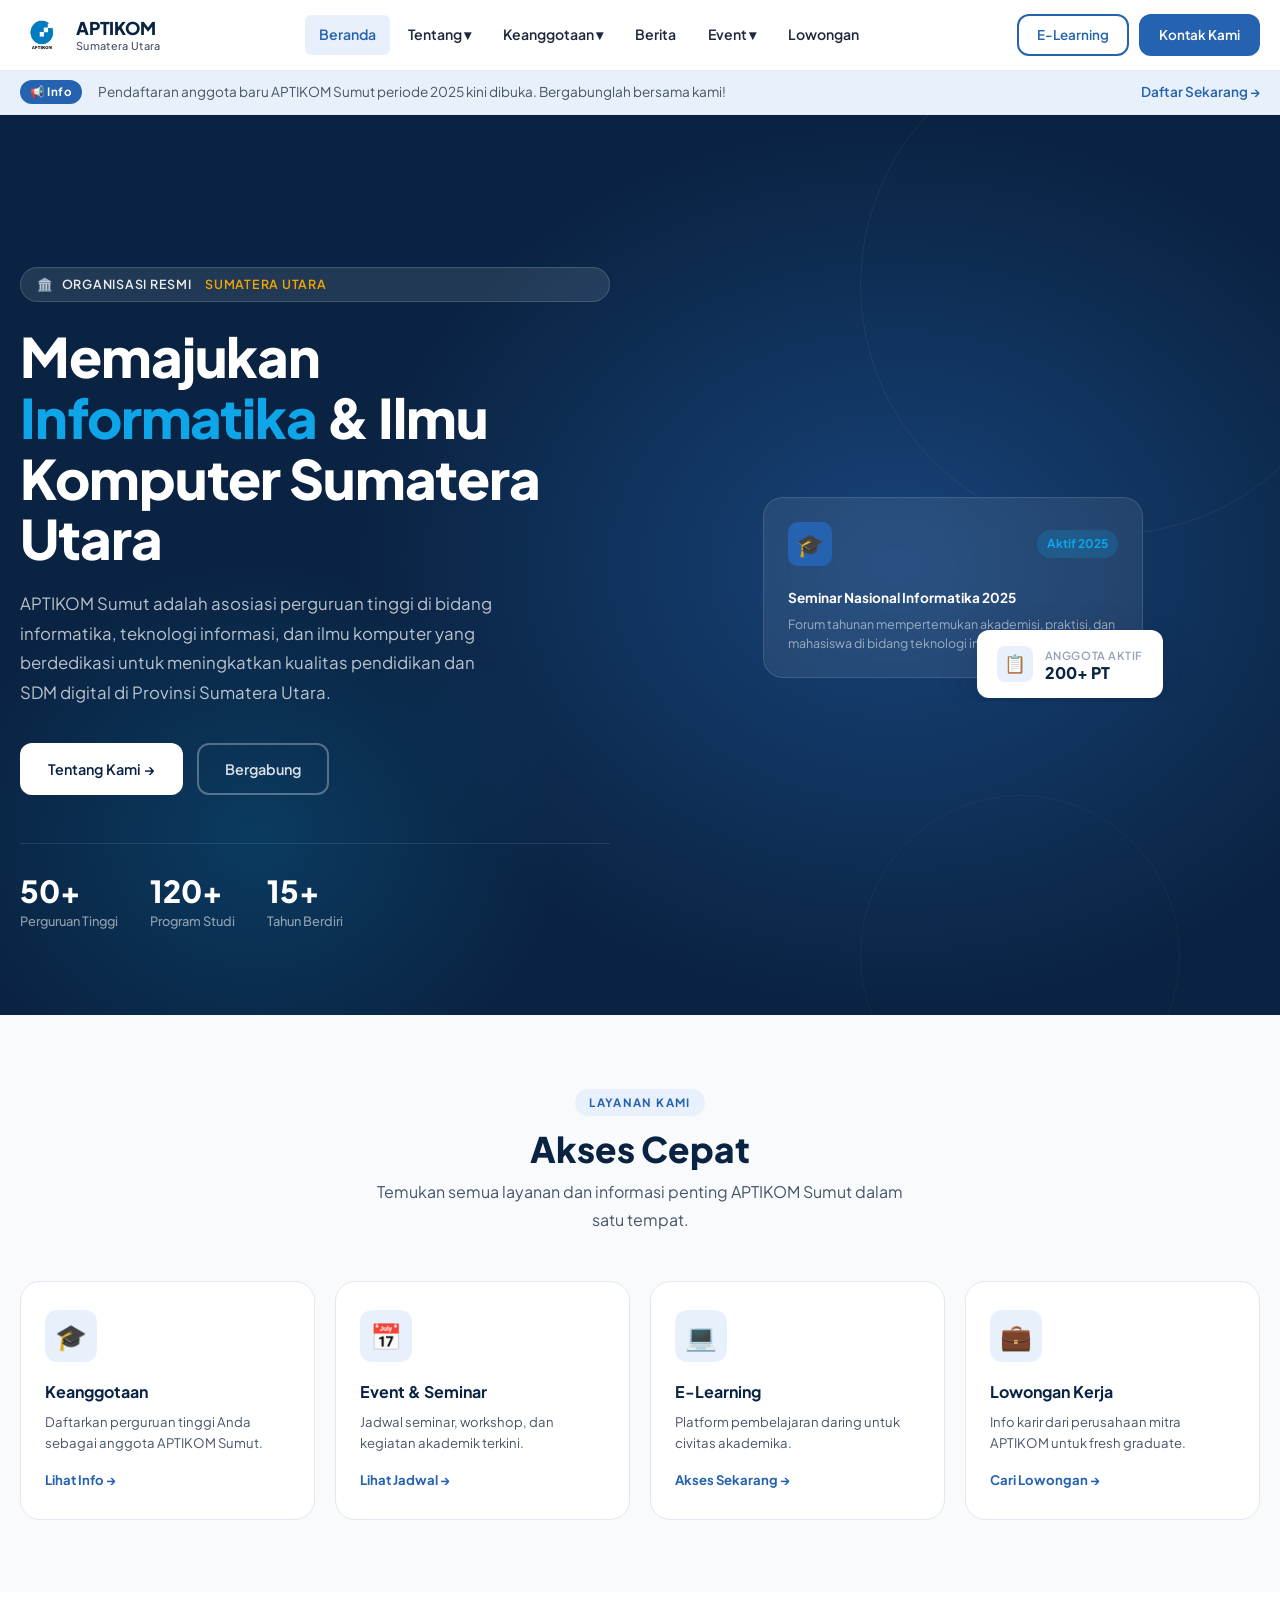
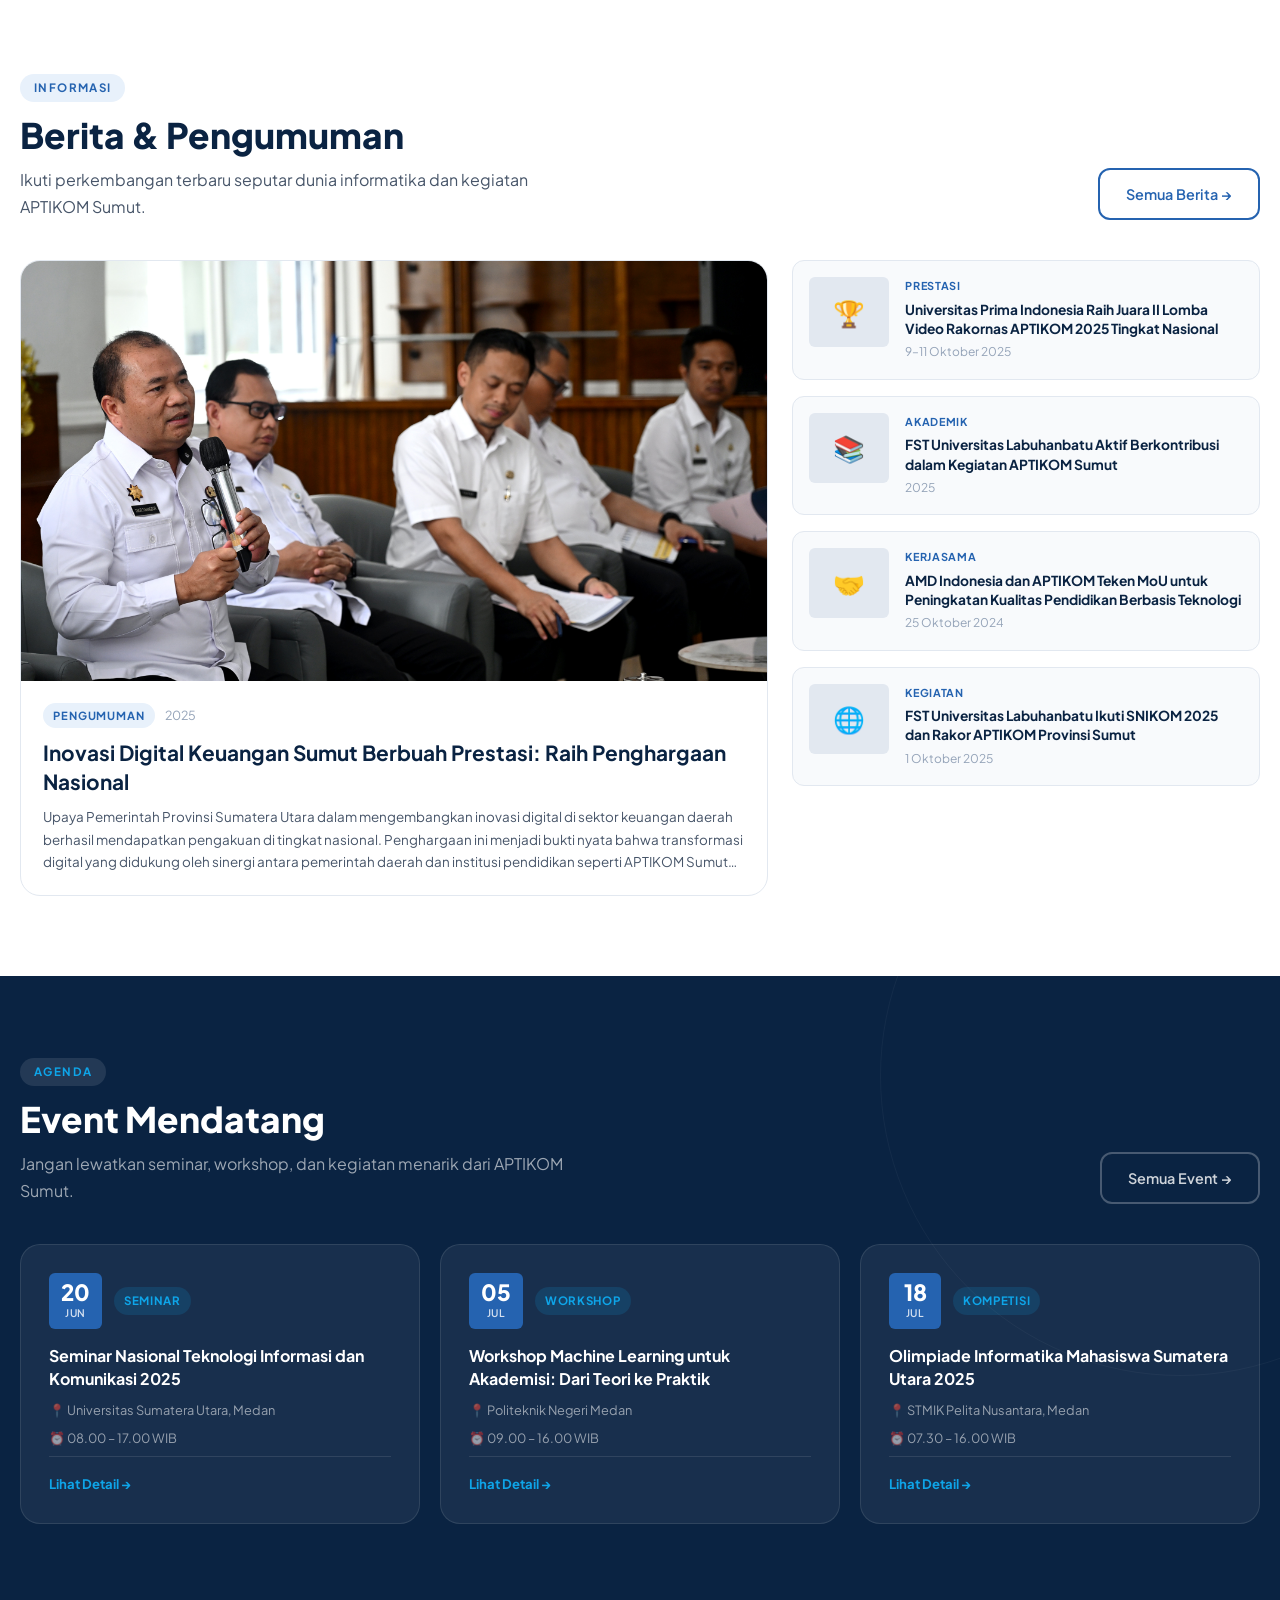
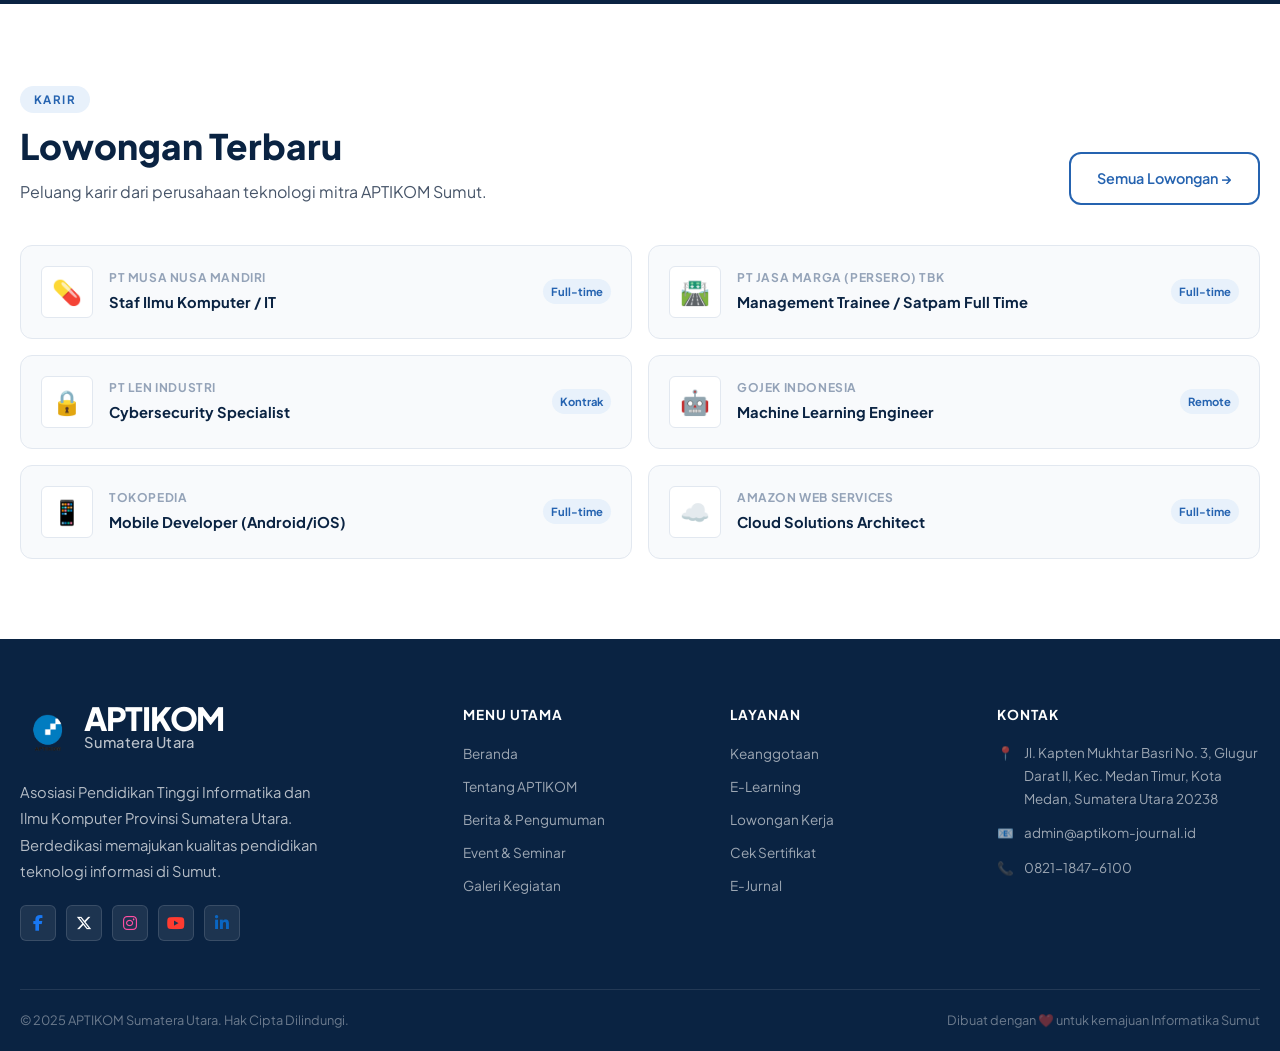
==== commit 5dc2abd5: "update" ====
--- a/index.html
+++ b/index.html
@@ -76,6 +76,12 @@
         <li class="nav-item">
           <a href="lowongan.html" class="nav-link">Lowongan</a>
         </li>
+
+        <!-- Tombol CTA khusus mobile — tersembunyi di desktop via CSS -->
+        <div class="navbar-mobile-cta">
+          <a href="elearning.html" class="btn btn-outline">E-Learning</a>
+          <a href="kontak.html" class="btn btn-primary">Kontak Kami</a>
+        </div>
       </ul>
 
       <!-- CTA Kanan -->
@@ -607,66 +613,76 @@
       navbar.classList.toggle('scrolled', window.scrollY > 20);
     });
 
-    // ── Dropdown dengan delay hilang (tidak langsung tutup) ──
-    // Setiap nav-item yang punya dropdown diberi jeda 300ms sebelum menutup,
-    // sehingga pengguna punya waktu untuk menggerakkan cursor ke submenu.
-    const HIDE_DELAY = 300; // milidetik — naikkan angka ini kalau masih terlalu cepat
+    // ── Deteksi mobile ──
+    const isMobile = () => window.innerWidth <= 768;
+
+    // ── Dropdown: hover (desktop) + klik (mobile) ──
+    const HIDE_DELAY = 300;
 
     document.querySelectorAll('.nav-item').forEach(item => {
       const menu = item.querySelector('.dropdown-menu');
-      if (!menu) return; // lewati item tanpa dropdown
+      if (!menu) return;
 
       let hideTimer = null;
 
-      const showMenu = () => {
-        clearTimeout(hideTimer);
-        menu.classList.add('is-open');
-      };
-
-      const scheduleHide = () => {
-        hideTimer = setTimeout(() => {
-          menu.classList.remove('is-open');
-        }, HIDE_DELAY);
-      };
-
-      // Saat cursor masuk ke nav-item (tombol menu)
-      item.addEventListener('mouseenter', showMenu);
-      // Saat cursor keluar dari nav-item
-      item.addEventListener('mouseleave', scheduleHide);
-
-      // Saat cursor masuk ke dropdown menu — batalkan timer tutup
-      menu.addEventListener('mouseenter', showMenu);
-      // Saat cursor keluar dari dropdown menu — mulai timer tutup
-      menu.addEventListener('mouseleave', scheduleHide);
-    });
-
-    // ── Mobile toggle ──
-    const navToggle = document.getElementById('navToggle');
-    const navbarNav = document.querySelector('.navbar-nav');
-
-    navToggle.addEventListener('click', () => {
-      const isOpen = navbarNav.classList.contains('mobile-open');
-      if (isOpen) {
-        navbarNav.classList.remove('mobile-open');
-        navbarNav.removeAttribute('style');
-      } else {
-        navbarNav.classList.add('mobile-open');
-        Object.assign(navbarNav.style, {
-          display: 'flex',
-          flexDirection: 'column',
-          position: 'absolute',
-          top: '70px',
-          left: '0',
-          right: '0',
-          background: '#fff',
-          padding: '16px 24px',
-          borderBottom: '1px solid #e2e8f0',
-          boxShadow: '0 8px 24px rgba(0,0,0,0.08)',
-          gap: '4px'
+      const showMenu  = () => { clearTimeout(hideTimer); menu.classList.add('is-open'); };
+      const hideMenu  = () => { menu.classList.remove('is-open'); };
+      const schedHide = () => { hideTimer = setTimeout(hideMenu, HIDE_DELAY); };
+
+      // Hover → desktop saja
+      item.addEventListener('mouseenter', () => { if (!isMobile()) showMenu(); });
+      item.addEventListener('mouseleave', () => { if (!isMobile()) schedHide(); });
+      menu.addEventListener('mouseenter', () => { if (!isMobile()) showMenu(); });
+      menu.addEventListener('mouseleave', () => { if (!isMobile()) schedHide(); });
+
+      // Klik → mobile saja
+      const navLink = item.querySelector('.nav-link');
+      if (navLink) {
+        navLink.addEventListener('click', (e) => {
+          if (!isMobile()) return;       // biarkan link bekerja normal di desktop
+          e.preventDefault();
+          const wasOpen = menu.classList.contains('is-open');
+          // Tutup semua dropdown dulu
+          document.querySelectorAll('.dropdown-menu.is-open')
+                  .forEach(m => m.classList.remove('is-open'));
+          if (!wasOpen) menu.classList.add('is-open');
         });
       }
     });
+
+    // ── Mobile toggle (hamburger) - samakan pola dengan tentang.html ──
+    const navToggle = document.getElementById('navToggle');
+    const navbarNav = document.querySelector('.navbar-nav');
+
+    function openMobileMenu() {
+      navbarNav.classList.add('mobile-open');
+      navToggle.classList.add('is-active');
+      navToggle.setAttribute('aria-label', 'Tutup menu');
+    }
+
+    function closeMobileMenu() {
+      navbarNav.classList.remove('mobile-open');
+      navToggle.classList.remove('is-active');
+      navToggle.setAttribute('aria-label', 'Buka menu');
+      // Tutup semua dropdown di dalam menu mobile
+      document.querySelectorAll('.dropdown-menu.is-open')
+              .forEach(m => m.classList.remove('is-open'));
+    }
+
+    navToggle.addEventListener('click', () => {
+      navbarNav.classList.contains('mobile-open') ? closeMobileMenu() : openMobileMenu();
+    });
+
+    // Tutup menu saat klik di luar navbar
+    document.addEventListener('click', (e) => {
+      if (!navbar.contains(e.target)) closeMobileMenu();
+    });
+
+    // Tutup menu saat resize ke desktop
+    window.addEventListener('resize', () => {
+      if (window.innerWidth > 768) closeMobileMenu();
+    });
   </script>
 
 </body>
-</html>+</html>
--- a/css/style_global.css
+++ b/css/style_global.css
@@ -64,6 +64,9 @@
 html {
   scroll-behavior: smooth;
   font-size: 16px;
+  /* clip mencegah layout overflow tanpa membuat scroll container baru
+     (berbeda dengan hidden yang bisa konflik dengan position:fixed navbar) */
+  overflow-x: clip;
 }
 
 body {
@@ -81,9 +84,11 @@
 /* ─── Utility ────────────────────────────────────────────── */
 .container {
   width: 100%;
-  max-width: 1200px;
+  max-width: 1280px;
   margin: 0 auto;
-  padding: 0 24px;
+  padding-left: 20px;
+  padding-right: 20px;
+  box-sizing: border-box;
 }
 
 /* Label kecil di atas judul section, contoh: "Latar Belakang" */
@@ -282,6 +287,11 @@
   gap: 10px;
 }
 
+/* Tombol CTA di dalam menu mobile — tersembunyi di desktop */
+.navbar-mobile-cta {
+  display: none;
+}
+
 /* Hamburger mobile — disembunyikan di desktop */
 .navbar-toggle {
   display: none;
@@ -443,6 +453,8 @@
   color: rgba(255,255,255,0.6);
   margin-bottom: 12px;
   align-items: flex-start;
+  word-break: break-word;
+  overflow-wrap: break-word;
 }
 .footer-contact-item .icon {
   flex-shrink: 0;
@@ -459,6 +471,18 @@
 }
 
 /* ─── Responsive Global ──────────────────────────────────── */
+
+/* Intermediate (≤1100px) — mencegah navbar cramped di "desktop mode" mobile */
+@media (max-width: 1100px) {
+  .navbar-nav .nav-link {
+    padding: 8px 10px;
+    font-size: 0.82rem;
+  }
+  .navbar-cta .btn {
+    padding: 7px 14px;
+    font-size: 0.8rem;
+  }
+}
 
 /* Tablet (≤1024px) */
 @media (max-width: 1024px) {
@@ -485,4 +509,144 @@
     gap: 8px;
     text-align: center;
   }
+}
+
+/* ─── Mobile Navbar Enhanced ─────────────────────────────── */
+/* Semua style di bawah ini hanya aktif di layar ≤768px      */
+
+@media (max-width: 768px) {
+
+  /* ── Pastikan tidak ada scroll horizontal (global guard) ── */
+  html, body {
+    overflow-x: clip;
+    max-width: 100%;
+  }
+
+  /* ── Menu utama saat mobile-open (class ditambah JS) ── */
+  .navbar-nav.mobile-open {
+    display: flex !important;
+    flex-direction: column;
+    position: absolute;
+    top: 70px;
+    left: 0;
+    right: 0;
+    background: var(--white);
+    padding: 8px 16px 12px;
+    border-bottom: 1px solid var(--gray-200);
+    box-shadow: 0 8px 32px rgba(10,35,66,0.12);
+    gap: 2px;
+    max-height: calc(100vh - 70px);
+    overflow-y: auto;
+    z-index: 999;
+  }
+
+  /* Nav item memenuhi lebar menu */
+  .navbar-nav.mobile-open .nav-item {
+    width: 100%;
+  }
+
+  /* Nav link lebih besar dan mudah di-tap */
+  .navbar-nav.mobile-open .nav-link {
+    padding: 13px 16px;
+    font-size: 0.95rem;
+    width: 100%;
+    display: flex;
+    justify-content: space-between;
+    align-items: center;
+    border-radius: var(--radius-sm);
+  }
+
+  /* Dropdown pada mobile: statis (bukan absolut), tampil sebagai sub-list */
+  .navbar-nav.mobile-open .dropdown-menu {
+    display: none;
+    position: static;
+    box-shadow: none;
+    border: none;
+    background: var(--blue-pale);
+    border-radius: var(--radius-sm);
+    padding: 6px 6px;
+    margin: 2px 0 6px 0;
+    min-width: unset;
+  }
+  .navbar-nav.mobile-open .dropdown-menu.is-open {
+    display: block;
+  }
+  .navbar-nav.mobile-open .dropdown-menu a {
+    padding: 10px 14px;
+    font-size: 0.88rem;
+    color: var(--gray-800);
+    border-radius: var(--radius-sm);
+  }
+  .navbar-nav.mobile-open .dropdown-menu a:hover {
+    background: var(--white);
+    color: var(--blue-mid);
+    padding-left: 18px;
+  }
+
+  /* Tombol CTA yang muncul di bawah menu mobile */
+  .navbar-mobile-cta {
+    display: flex;
+    gap: 10px;
+    padding: 14px 16px 6px;
+    border-top: 1px solid var(--gray-200);
+    margin-top: 6px;
+  }
+  .navbar-mobile-cta .btn {
+    flex: 1;
+    justify-content: center;
+    font-size: 0.85rem;
+    padding: 10px 14px;
+  }
+
+  /* Sembunyikan .navbar-mobile-cta saat menu tertutup */
+  .navbar-nav:not(.mobile-open) .navbar-mobile-cta {
+    display: none;
+  }
+
+  /* ── Animasi hamburger → X ── */
+  .navbar-toggle span {
+    transition: all var(--transition);
+    transform-origin: center;
+  }
+  .navbar-toggle.is-active span:nth-child(1) {
+    transform: translateY(7px) rotate(45deg);
+  }
+  .navbar-toggle.is-active span:nth-child(2) {
+    opacity: 0;
+    transform: scaleX(0);
+  }
+  .navbar-toggle.is-active span:nth-child(3) {
+    transform: translateY(-7px) rotate(-45deg);
+  }
+
+  /* ── Perbaikan footer mobile ── */
+  .footer {
+    padding-top: 44px;
+    overflow-x: hidden;
+  }
+  .footer-grid {
+    width: 100%;
+  }
+  .footer-logo-main {
+    font-size: 1.6rem;
+  }
+  .footer-desc {
+    font-size: 0.88rem;
+  }
+  .footer-col-title {
+    margin-bottom: 12px;
+  }
+  .footer-contact-item {
+    font-size: 0.82rem;
+  }
+}
+
+/* ── Layar sangat kecil (≤380px) ── */
+@media (max-width: 380px) {
+  .navbar-logo-text .logo-main {
+    font-size: 1rem;
+  }
+  .navbar-mobile-cta {
+    flex-direction: column;
+  }
 }
--- a/css/style_index.css
+++ b/css/style_index.css
@@ -95,17 +95,6 @@
   border-radius: 50%;
 }
 
-/* Pola titik-titik di atas gradient */
-.hero-dot-grid {
-  position: absolute;
-  inset: 0;
-  background-image: radial-gradient(rgba(255,255,255,0.06) 1.5px, transparent 1.5px);
-  background-size: 30px 30px;
-  -webkit-mask-image: radial-gradient(ellipse 75% 85% at 65% 50%, black 20%, transparent 90%);
-          mask-image: radial-gradient(ellipse 75% 85% at 65% 50%, black 20%, transparent 90%);
-  pointer-events: none;
-}
-
 /* ── Layout konten hero (2 kolom) ── */
 .hero-content {
   position: relative;
@@ -118,6 +107,11 @@
 }
 
 /* ── Kolom Kiri ── */
+.hero-left {
+  display: flex;
+  flex-direction: column;
+}
+
 .hero-badge {
   display: inline-flex;
   align-items: center;
@@ -162,29 +156,6 @@
   flex-wrap: wrap;
 }
 
-/* Tombol transparan khusus hero */
-.btn-ghost-hero {
-  display: inline-flex;
-  align-items: center;
-  gap: 8px;
-  padding: 12px 26px;
-  border-radius: var(--radius-md);
-  font-family: var(--font-body);
-  font-size: 0.9rem;
-  font-weight: 600;
-  cursor: pointer;
-  border: 2px solid rgba(255,255,255,0.28);
-  color: rgba(255,255,255,0.85);
-  background: transparent;
-  transition: all var(--transition);
-  text-decoration: none;
-}
-.btn-ghost-hero:hover {
-  background: rgba(255,255,255,0.1);
-  border-color: rgba(255,255,255,0.5);
-  transform: translateY(-2px);
-}
-
 /* ── Stats row (di bawah tombol hero) ── */
 .hero-stats {
   display: flex;
@@ -194,10 +165,10 @@
   border-top: 1px solid rgba(255,255,255,0.1);
 }
 
-.stat-row {
-  display: flex;
-  align-items: baseline;
-  gap: 1px;
+/* Setiap item stat: nilai + label */
+.stat-item {
+  display: flex;
+  flex-direction: column;
 }
 
 .stat-value {
@@ -207,13 +178,6 @@
   line-height: 1;
 }
 
-.stat-plus {
-  font-size: 1.5rem;
-  font-weight: 800;
-  color: var(--white);
-  line-height: 1;
-}
-
 .stat-label {
   font-size: 0.8rem;
   color: rgba(255,255,255,0.55);
@@ -221,21 +185,16 @@
   font-weight: 500;
 }
 
-/* Garis vertikal pemisah antar stat */
-.stat-divider {
-  width: 1px;
-  height: 44px;
-  background: rgba(255,255,255,0.15);
-  align-self: center;
-  flex-shrink: 0;
-}
-
 /* ── Kolom Kanan: Kartu Visual ── */
 .hero-visual {
   position: relative;
   display: flex;
   justify-content: center;
   align-items: center;
+  /* clip memastikan hero-card-float (right:-20px, bottom:-20px) tidak bocor
+     ke luar kolom pada viewport sempit (desktop mode di mobile) */
+  overflow: clip;
+  padding: 0 24px 24px 0;
 }
 
 .hero-card-stack {
@@ -284,22 +243,6 @@
   font-size: 0.78rem;
   color: rgba(255,255,255,0.55);
   line-height: 1.5;
-}
-
-/* Garis pemisah di dalam kartu hero */
-.hero-card-sep {
-  height: 1px;
-  background: rgba(255,255,255,0.1);
-  margin: 16px 0;
-}
-
-/* Info tanggal & lokasi di bawah kartu */
-.hero-card-bottom {
-  display: flex;
-  justify-content: space-between;
-  font-size: 0.74rem;
-  color: rgba(255,255,255,0.5);
-  gap: 8px;
 }
 
 /* Kartu melayang kanan-bawah (anggota aktif) */
@@ -337,163 +280,13 @@
   line-height: 1;
 }
 
-/* Kartu melayang kiri-atas (akreditasi) */
-.hero-card-float-2 {
-  position: absolute;
-  top: -18px; left: -24px;
-  background: rgba(10,35,66,0.92);
-  border: 1px solid rgba(255,255,255,0.12);
-  border-radius: var(--radius-md);
-  padding: 10px 16px;
-  display: flex;
-  align-items: center;
-  gap: 8px;
-  backdrop-filter: blur(8px);
-  box-shadow: var(--shadow-md);
-}
-.float2-icon { font-size: 1rem; }
-.float2-text {
-  font-size: 0.72rem;
-  font-weight: 700;
-  color: rgba(255,255,255,0.88);
-  white-space: nowrap;
-}
-
-/* ── Panah scroll hint di bawah hero ── */
-.hero-scroll-hint {
-  position: absolute;
-  bottom: 28px;
-  left: 50%;
-  transform: translateX(-50%);
-  display: flex;
-  flex-direction: column;
-  align-items: center;
-  gap: 8px;
-  color: rgba(255,255,255,0.35);
-  font-size: 0.68rem;
-  font-weight: 600;
-  letter-spacing: 0.1em;
-  text-transform: uppercase;
-  text-decoration: none;
-  transition: color var(--transition);
-  z-index: 3;
-}
-.hero-scroll-hint:hover { color: rgba(255,255,255,0.65); }
-
-.scroll-arrow {
-  width: 18px; height: 18px;
-  border-right: 2px solid currentColor;
-  border-bottom: 2px solid currentColor;
-  transform: rotate(45deg);
-  animation: scrollBounce 1.8s ease-in-out infinite;
-}
-@keyframes scrollBounce {
-  0%, 100% { transform: rotate(45deg) translateY(0);    opacity: 0.35; }
-  50%       { transform: rotate(45deg) translateY(6px);  opacity: 0.8;  }
-}
-
-
 /* ══════════════════════════════════════════════════════════
-   3. MITRA PERGURUAN TINGGI — MARQUEE
-   ══════════════════════════════════════════════════════════ */
-
-.section-mitra {
-  padding: 20px 0;
-  background: var(--white);
-  border-top: 1px solid var(--gray-200);
-  border-bottom: 1px solid var(--gray-200);
-  overflow: hidden;
-}
-
-.mitra-header {
-  text-align: center;
-  margin-bottom: 14px;
-}
-.mitra-label-text {
-  font-size: 0.68rem;
-  font-weight: 700;
-  text-transform: uppercase;
-  letter-spacing: 0.14em;
-  color: var(--gray-400);
-}
-
-/* Wrapper: klip overflow + fade di tepi kiri-kanan */
-.marquee-wrapper {
-  overflow: hidden;
-  position: relative;
-}
-.marquee-wrapper::before,
-.marquee-wrapper::after {
-  content: '';
-  position: absolute;
-  top: 0; bottom: 0;
-  width: 90px;
-  z-index: 2;
-  pointer-events: none;
-}
-.marquee-wrapper::before {
-  left: 0;
-  background: linear-gradient(to right, var(--white) 30%, transparent);
-}
-.marquee-wrapper::after {
-  right: 0;
-  background: linear-gradient(to left, var(--white) 30%, transparent);
-}
-
-/* Trek yang bergerak — duplikat konten di HTML untuk loop tanpa jeda */
-.marquee-track {
-  display: flex;
-  width: max-content;
-  animation: marquee 38s linear infinite;
-}
-.marquee-track:hover { animation-play-state: paused; }
-
-@keyframes marquee {
-  from { transform: translateX(0); }
-  to   { transform: translateX(-50%); }   /* -50% karena konten diduplikat */
-}
-
-.mitra-item {
-  display: flex;
-  align-items: center;
-  gap: 10px;
-  padding: 8px 30px;
-  font-size: 0.86rem;
-  font-weight: 600;
-  color: var(--gray-600);
-  white-space: nowrap;
-  border-right: 1px solid var(--gray-200);
-  transition: color var(--transition);
-  cursor: default;
-}
-.mitra-item:last-child { border-right: none; }
-.mitra-item:hover { color: var(--blue-mid); }
-
-.mitra-dot {
-  width: 6px; height: 6px;
-  border-radius: 50%;
-  background: var(--blue-mid);
-  flex-shrink: 0;
-  opacity: 0.6;
-}
-
-
-/* ══════════════════════════════════════════════════════════
-   4. QUICK LINKS
+   3. QUICK LINKS
    ══════════════════════════════════════════════════════════ */
 
 .quick-links {
   padding: 72px 0;
   background: var(--gray-50);
-}
-
-/* Judul + subjudul rata tengah */
-.section-center {
-  text-align: center;
-  margin-bottom: 48px;
-}
-.section-center .section-subtitle {
-  margin: 0 auto;
 }
 
 .quick-links-grid {
@@ -710,6 +503,12 @@
 }
 .news-list-img img { width: 100%; height: 100%; object-fit: cover; }
 
+/* Wrapper teks samping berita */
+.news-list-body {
+  flex: 1;
+  min-width: 0;
+}
+
 .news-list-category {
   font-size: 0.68rem;
   font-weight: 700;
@@ -858,59 +657,7 @@
 
 
 /* ══════════════════════════════════════════════════════════
-   7. KEUNGGULAN / MENGAPA BERGABUNG
-   ══════════════════════════════════════════════════════════ */
-
-.section-keunggulan {
-  padding: 80px 0;
-  background: var(--gray-50);
-}
-
-.keunggulan-grid {
-  display: grid;
-  grid-template-columns: repeat(4, 1fr);
-  gap: 24px;
-  margin-top: 48px;
-}
-
-.keunggulan-card {
-  background: var(--white);
-  border: 1px solid var(--gray-200);
-  border-radius: var(--radius-lg);
-  padding: 32px 24px;
-  transition: all var(--transition);
-}
-.keunggulan-card:hover {
-  box-shadow: var(--shadow-md);
-  transform: translateY(-5px);
-  border-color: var(--blue-light);
-}
-
-/* Icon wrapper dengan warna latar yang bisa dikustom via --icon-color */
-.keunggulan-icon-wrap {
-  width: 56px; height: 56px;
-  border-radius: 14px;
-  background: var(--icon-color, var(--blue-pale));
-  display: flex; align-items: center; justify-content: center;
-  font-size: 1.8rem;
-  margin-bottom: 18px;
-}
-
-.keunggulan-title {
-  font-size: 1rem;
-  font-weight: 700;
-  color: var(--blue-dark);
-  margin-bottom: 10px;
-}
-.keunggulan-desc {
-  font-size: 0.85rem;
-  color: var(--gray-600);
-  line-height: 1.72;
-}
-
-
-/* ══════════════════════════════════════════════════════════
-   8. CTA KEANGGOTAAN
+   7. CTA KEANGGOTAAN
    ══════════════════════════════════════════════════════════ */
 
 .section-cta {
@@ -1056,73 +803,287 @@
 
 
 /* ══════════════════════════════════════════════════════════
-   10. ANIMASI SCROLL REVEAL
-   ══════════════════════════════════════════════════════════ */
-
-/*
-  Cara pakai di HTML:
-    <div class="reveal">...</div>
-    <div class="reveal" style="--delay:0.1s">...</div>
-
-  JS di index.html akan menambahkan class .visible
-  lewat IntersectionObserver saat elemen masuk viewport.
-*/
-.reveal {
-  opacity: 0;
-  transform: translateY(28px);
-  transition:
-    opacity   0.55s ease,
-    transform 0.55s ease;
-  transition-delay: var(--delay, 0s);
-}
-.reveal.visible {
-  opacity: 1;
-  transform: translateY(0);
-}
-
-
-/* ══════════════════════════════════════════════════════════
-   11. RESPONSIVE — khusus komponen index.html
+   9. RESPONSIVE — khusus komponen index.html
        (navbar & footer responsive sudah ada di style_global.css)
    ══════════════════════════════════════════════════════════ */
 
-/* Tablet (≤1024px) */
+/* ── Intermediate (≤1100px) — desktop mode di mobile & layar kecil ── */
+@media (max-width: 1100px) {
+  /* Hero: kurangi gap dan padding agar tidak terlalu cramped */
+  .hero-content {
+    gap: 40px;
+    padding: 60px 0;
+  }
+
+  /* Kartu hero: cukup tampilkan tanpa float card berlebihan */
+  .hero-card-float {
+    right: -10px;
+    bottom: -10px;
+    min-width: 160px;
+    padding: 12px 16px;
+  }
+  .hero-card-float .float-value {
+    font-size: 0.9rem;
+  }
+
+  /* Hero stats: lebih kompak */
+  .hero-stats {
+    gap: 20px;
+    margin-top: 36px;
+    padding-top: 24px;
+  }
+  .stat-value { font-size: 1.6rem; }
+}
+
+/* ── Tablet (≤1024px) ── */
 @media (max-width: 1024px) {
-  .quick-links-grid  { grid-template-columns: repeat(2, 1fr); }
-  .keunggulan-grid   { grid-template-columns: repeat(2, 1fr); }
-}
-
-/* Mobile (≤768px) */
+  .quick-links-grid { grid-template-columns: repeat(2, 1fr); }
+  .event-grid       { grid-template-columns: repeat(2, 1fr); }
+}
+
+/* ── Mobile (≤768px) ── */
 @media (max-width: 768px) {
-  /* Hero */
-  .hero-content      { grid-template-columns: 1fr; gap: 40px; }
-  .hero-visual       { display: none; }
-  .hero-stats        { gap: 20px; }
-  .hero-scroll-hint  { display: none; }
-  .stat-divider      { height: 28px; }
-
-  /* Section header jadi kolom */
-  .section-header    { flex-direction: column; align-items: flex-start; gap: 12px; }
-
-  /* Grid-grid 1 kolom */
-  .news-grid         { grid-template-columns: 1fr; }
-  .event-grid        { grid-template-columns: 1fr; }
-  .keunggulan-grid   { grid-template-columns: 1fr; }
-  .lowongan-grid     { grid-template-columns: 1fr; }
+
+  /* ─ Cegah horizontal scroll ─ */
+  html, body {
+    overflow-x: clip;
+    max-width: 100%;
+  }
+
+  /* ─ Semua section tidak boleh melebihi lebar viewport ─ */
+  .hero,
+  .quick-links,
+  .section-berita,
+  .section-event,
+  .section-cta,
+  .section-lowongan,
+  .footer {
+    max-width: 100vw;
+    overflow-x: hidden;
+  }
+
+  /* ─ Lingkaran dekoratif hero: perkecil agar tidak bocor ─ */
+  .hero-bg::before {
+    width: 260px;
+    height: 260px;
+    top: -40px;
+    right: -40px;
+  }
+  .hero-bg::after {
+    width: 180px;
+    height: 180px;
+    bottom: -60px;
+    right: 40px;
+  }
+
+  /* ─ Lingkaran dekoratif event: perkecil ─ */
+  .section-event::before {
+    width: 300px;
+    height: 300px;
+    top: -100px;
+    right: -100px;
+  }
+
+  /* ─ Announcement Bar ─ */
+  .announcement-inner {
+    flex-wrap: wrap;
+    gap: 8px 14px;
+  }
+  .announcement-text {
+    width: 100%;
+    font-size: 0.82rem;
+    order: 2;
+  }
+  .announcement-label { order: 1; }
+  .announcement-link  { order: 3; font-size: 0.82rem; }
+
+  /* ─ Hero ─ */
+  .hero {
+    min-height: auto;
+    padding-top: 0;
+    padding-bottom: 0;
+  }
+  .hero-content {
+    grid-template-columns: 1fr;
+    gap: 0;
+    padding: 40px 0;
+  }
+  .hero-left  { width: 100%; }
+  .hero-visual { display: none; }
+
+  .hero-badge {
+    font-size: 0.7rem;
+    padding: 5px 12px;
+    margin-bottom: 18px;
+  }
+  .hero-desc {
+    font-size: 0.95rem;
+    margin-bottom: 28px;
+    max-width: 100%;
+  }
+  .hero-actions {
+    gap: 10px;
+    flex-wrap: wrap;
+  }
+  .hero-actions .btn {
+    flex: 1 1 140px;
+    justify-content: center;
+  }
+  .hero-stats {
+    gap: 20px;
+    margin-top: 36px;
+    padding-top: 24px;
+    flex-wrap: wrap;
+  }
+  .stat-value { font-size: 1.6rem; }
+
+  /* ─ Section paddings ─ */
+  .quick-links      { padding: 48px 0; }
+  .section-berita   { padding: 48px 0; }
+  .section-event    { padding: 48px 0; }
+  .section-cta      { padding: 48px 0; }
+  .section-lowongan { padding: 48px 0; }
+
+  /* ─ Section header stack ─ */
+  .section-header {
+    flex-direction: column;
+    align-items: flex-start;
+    gap: 14px;
+    margin-bottom: 28px;
+  }
+
+  /* ─ Quick Links ─ */
+  .quick-links-grid {
+    grid-template-columns: repeat(2, 1fr);
+    gap: 14px;
+    margin-top: 28px;
+  }
+  .quick-card { padding: 22px 18px; }
+  .quick-card-icon {
+    width: 44px; height: 44px;
+    font-size: 1.4rem;
+    margin-bottom: 12px;
+  }
+  .quick-card-title { font-size: 0.92rem; }
+  .quick-card-desc  { font-size: 0.78rem; }
+
+  /* ─ Berita ─ */
+  .news-grid {
+    grid-template-columns: 1fr;
+    gap: 16px;
+  }
+  .news-side      { gap: 12px; }
+  .news-list-item { padding: 12px; gap: 12px; }
+  .news-list-img  { width: 72px; height: 64px; }
+  .news-list-body { flex: 1; min-width: 0; }
+  .news-list-title { font-size: 0.82rem; }
+
+  /* ─ Event ─ */
+  .event-grid {
+    grid-template-columns: 1fr;
+    gap: 14px;
+    margin-top: 24px;
+  }
+  .event-card { padding: 22px; }
+
+  /* ─ CTA Box ─ */
+  .cta-box {
+    grid-template-columns: 1fr;
+    padding: 36px 28px;
+    gap: 24px;
+  }
+  .cta-actions {
+    flex-direction: row;
+    flex-wrap: wrap;
+    gap: 10px;
+  }
+  .cta-actions .btn {
+    flex: 1 1 140px;
+    justify-content: center;
+  }
+
+  /* ─ Lowongan ─ */
+  .lowongan-grid {
+    grid-template-columns: 1fr;
+    gap: 10px;
+    margin-top: 24px;
+  }
+  .lowongan-card { padding: 16px; gap: 12px; }
+  .lowongan-logo {
+    width: 46px; height: 46px;
+    font-size: 1.3rem;
+  }
+  .lowongan-title { font-size: 0.88rem; }
+
+  /* ─ Footer (diselaraskan dengan style_tentang.css) ─ */
+  .footer {
+    padding-top: 44px;
+    overflow-x: hidden;
+  }
+  .footer-grid    { width: 100%; }
+  .footer-logo-main { font-size: 1.6rem; }
+  .footer-desc    { font-size: 0.88rem; }
+  .footer-col-title { margin-bottom: 12px; }
+  .footer-contact-item { font-size: 0.82rem; }
+}
+
+/* ── Mobile kecil (≤480px) ── */
+@media (max-width: 480px) {
+  .hero-content { padding: 36px 0 32px; }
+
+  /* Quick links 1 kolom di layar kecil */
+  .quick-links-grid { grid-template-columns: 1fr; }
+
+  /* Stats tetap horizontal tapi dikecilkan */
+  .hero-stats {
+    gap: 16px;
+    flex-wrap: nowrap;
+    justify-content: flex-start;
+  }
+  .stat-value { font-size: 1.45rem; }
+  .stat-label { font-size: 0.72rem; }
+
+  /* Padding container dikurangi */
+  .container { padding: 0 16px; }
 
   /* CTA box */
-  .cta-box           { grid-template-columns: 1fr; padding: 36px 28px; }
-  .cta-actions       { flex-direction: row; flex-wrap: wrap; }
-}
-
-/* Mobile kecil (≤480px) */
-@media (max-width: 480px) {
-  .quick-links-grid  { grid-template-columns: 1fr; }
-  .hero-stats        { flex-direction: column; gap: 12px; }
-  .stat-row          { justify-content: center; }
-}
-
-/* Hide CTA Section */
+  .cta-box { padding: 28px 20px; }
+
+  /* Announcement sembunyikan link di layar ≤480px */
+  .announcement-link { display: none; }
+  .announcement-text { font-size: 0.8rem; }
+
+  /* Section title sedikit lebih kecil */
+  .section-title { font-size: clamp(1.45rem, 5vw, 1.8rem); }
+}
+
+/* ── Layar sangat kecil (≤380px) ── */
+@media (max-width: 380px) {
+  /* Hero stats menjadi baris wrap */
+  .hero-stats {
+    flex-wrap: wrap;
+    gap: 16px 24px;
+  }
+
+  /* Tombol hero full-width */
+  .hero-actions { flex-direction: column; }
+  .hero-actions .btn {
+    width: 100%;
+    justify-content: center;
+  }
+
+  /* CTA actions column */
+  .cta-actions { flex-direction: column; }
+  .cta-actions .btn {
+    width: 100%;
+    justify-content: center;
+  }
+
+  /* Lowongan tag disembunyikan agar tidak overflow */
+  .lowongan-tag { display: none; }
+}
+
+/* ── Hide CTA Section (belum aktif) ── */
 .section-cta {
   display: none;
 }
